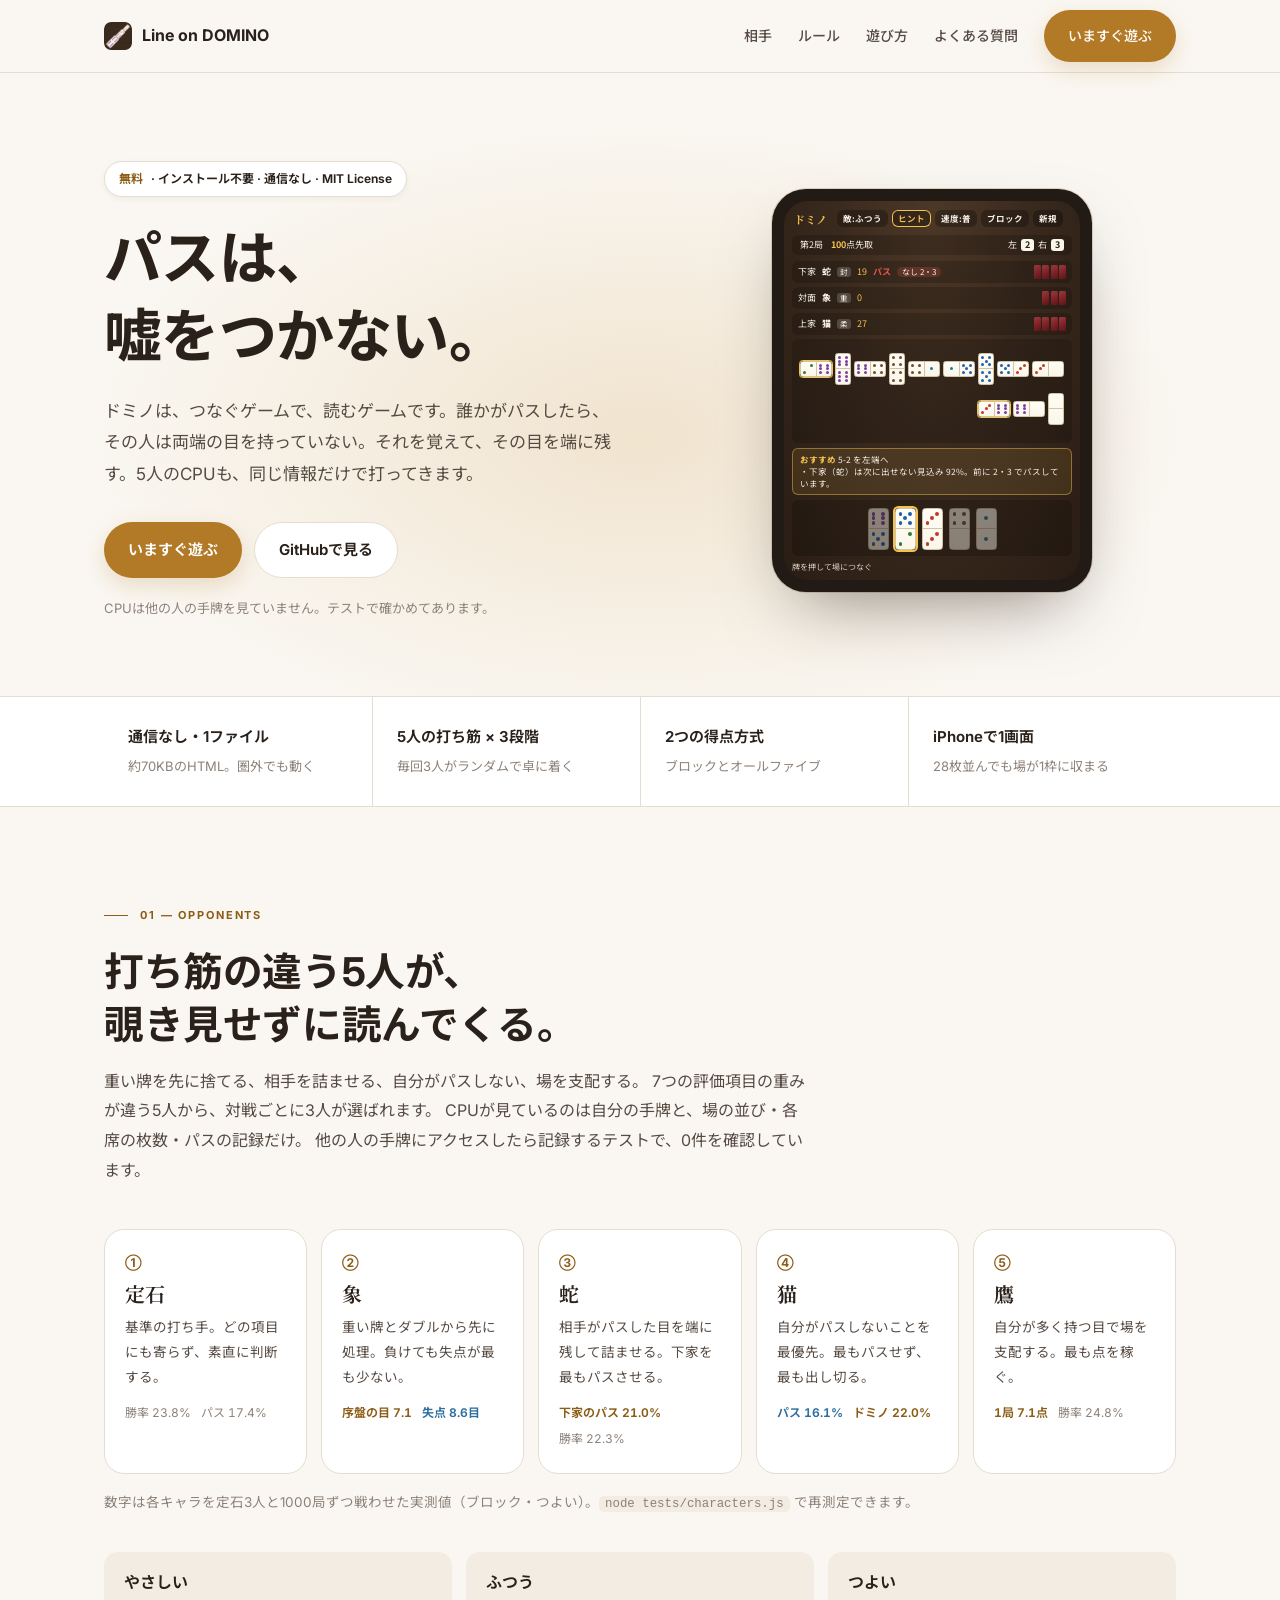
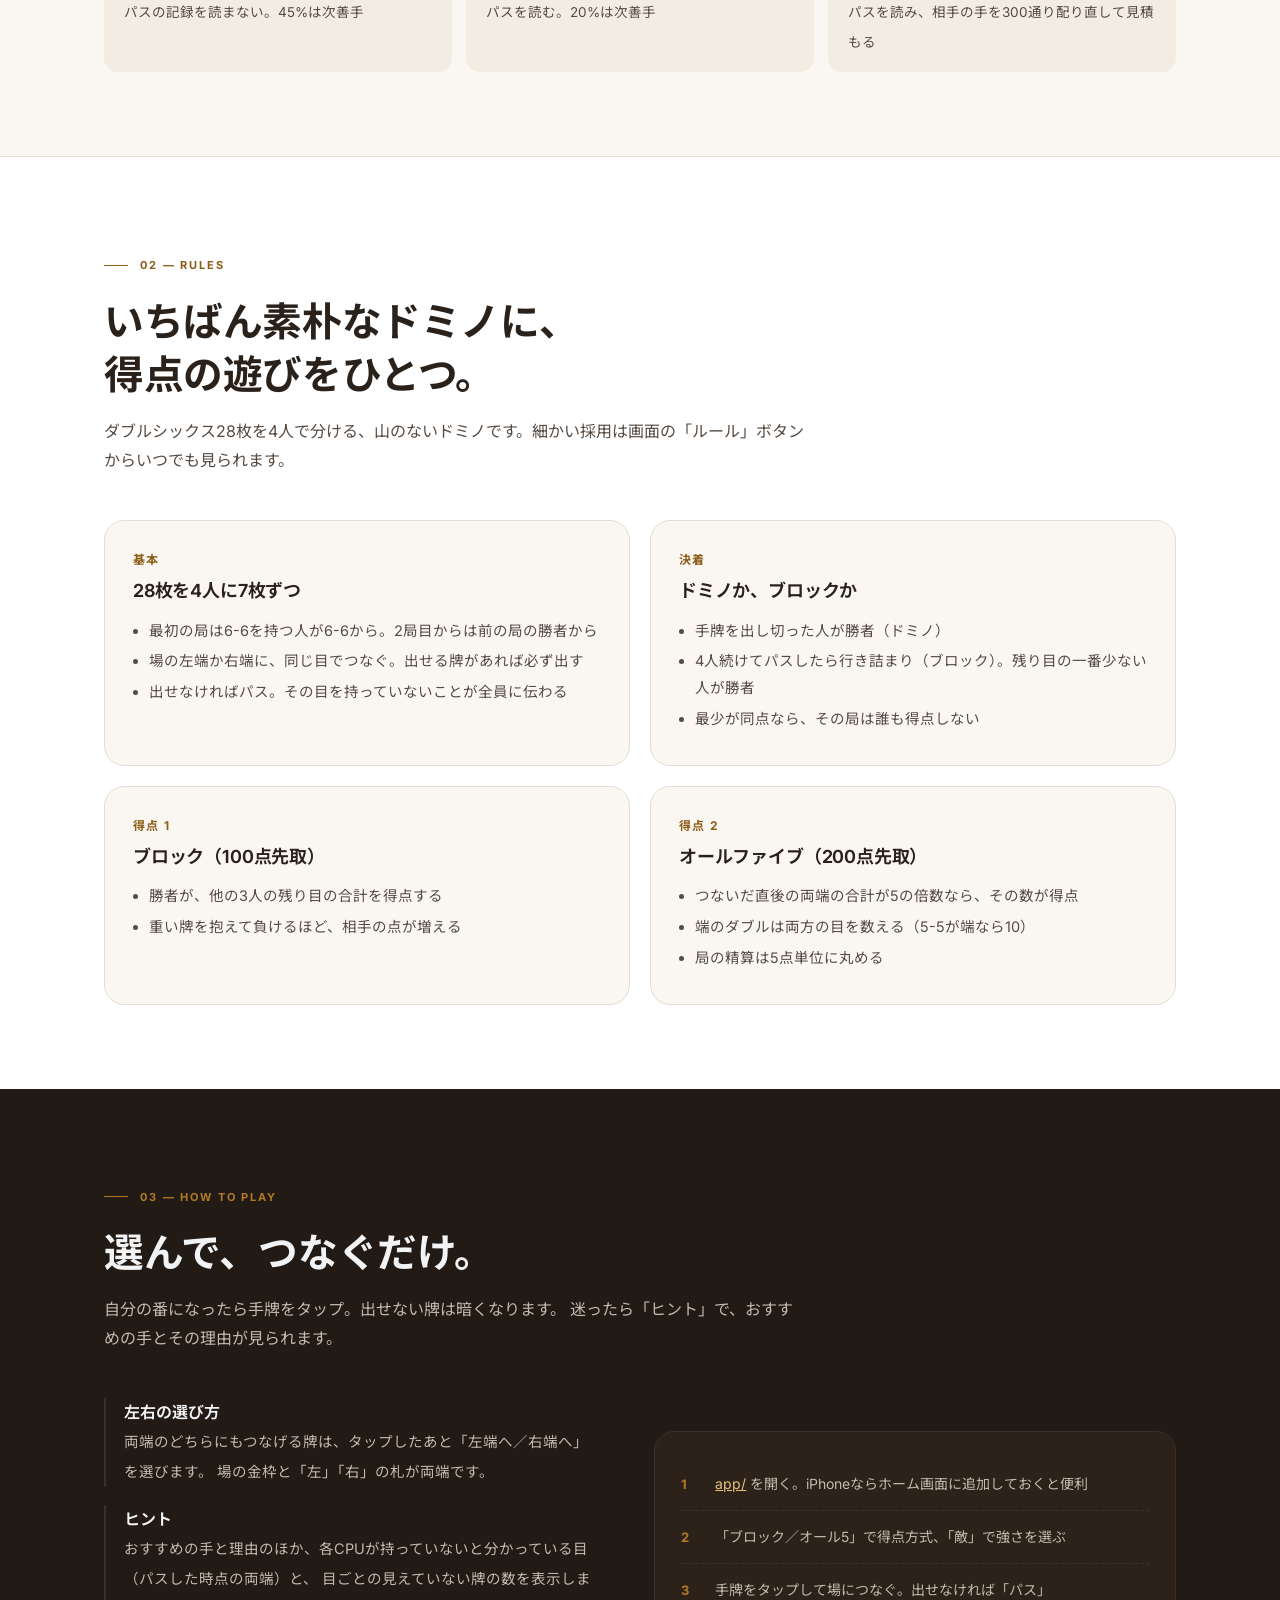
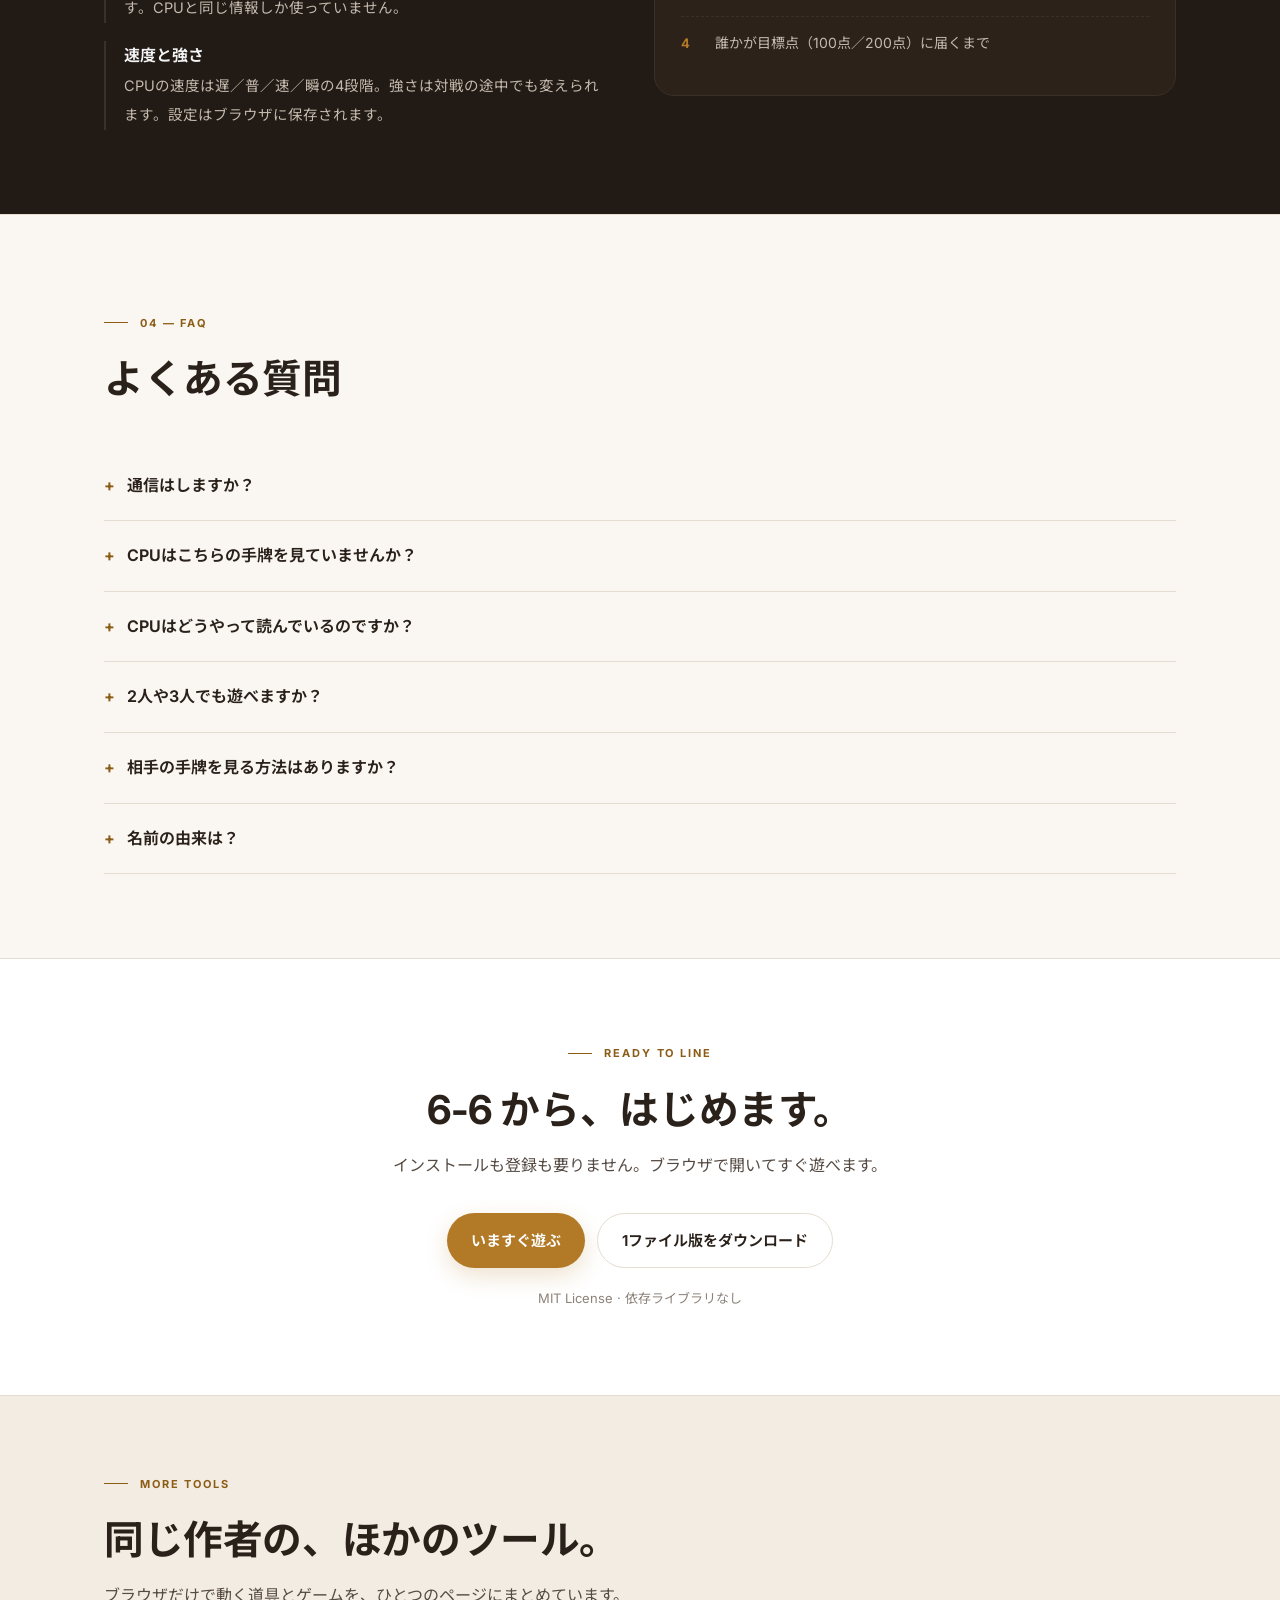
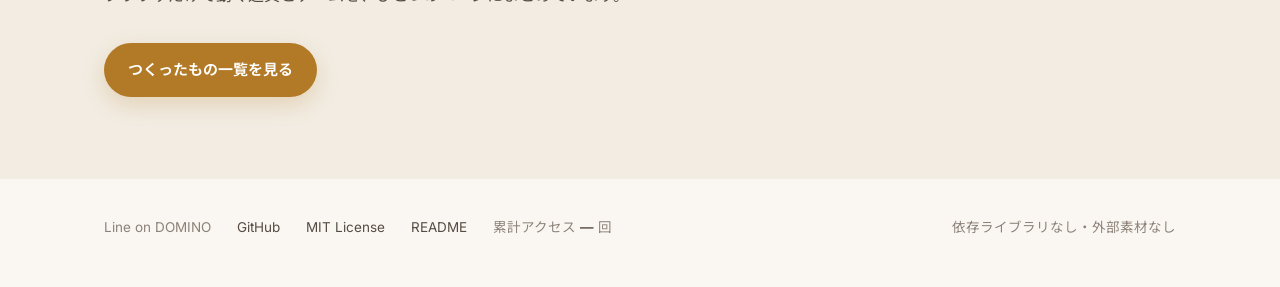
==== index.html @ 222f405c "4人ドミノ Line on DOMINO を追加 - ダブルシックス28枚・4人・ブロック／オールファイブの2方式 - 打ち筋の違うCPU5人（定石・象・蛇・猫・鷹）と3段階の強さ   見えていない牌" ====
<!doctype html>
<html lang="ja">
<head>
<meta charset="utf-8">
<meta name="viewport" content="width=device-width,initial-scale=1">
<title>Line on DOMINO｜ブラウザだけで遊べる4人ドミノ</title>
<meta name="description" content="インストール不要・通信なし・1ファイルで動く4人ドミノ。打ち筋の違う5人のCPUと3段階の強さ。パスから相手の手を読む、ブロックとオールファイブの2方式。iPhoneの1画面に収まる盤面。">
<link rel="canonical" href="https://pikaring.github.io/line-on-domino/">
<meta property="og:title" content="Line on DOMINO">
<meta property="og:description" content="パスは、嘘をつかない。登録もダウンロードも要らない4人ドミノ。通信なし・1ファイル・CPUは覗き見しない。">
<meta property="og:type" content="website">
<meta property="og:url" content="https://pikaring.github.io/line-on-domino/">
<meta property="og:image" content="https://pikaring.github.io/line-on-domino/assets/og.png">
<meta property="og:image:width" content="1200">
<meta property="og:image:height" content="630">
<meta name="twitter:card" content="summary_large_image">
<meta name="twitter:title" content="Line on DOMINO">
<meta name="twitter:description" content="パスは、嘘をつかない。登録もダウンロードも要らない4人ドミノ。通信なし・1ファイル・CPUは覗き見しない。">
<meta name="twitter:image" content="https://pikaring.github.io/line-on-domino/assets/og.png">
<link rel="icon" href="assets/favicon.ico">
<link rel="preconnect" href="https://fonts.googleapis.com">
<link rel="preconnect" href="https://fonts.gstatic.com" crossorigin>
<link href="https://fonts.googleapis.com/css2?family=Inter:wght@400;500;600;650;700;750&family=Noto+Sans+JP:wght@400;500;600;700&family=Noto+Serif+JP:wght@700&display=swap" rel="stylesheet">
<link rel="stylesheet" href="assets/site.css">
<!-- Google tag (gtag.js) -->
<script async src="https://www.googletagmanager.com/gtag/js?id=G-3FCFQY4W85"></script>
<script>
  window.dataLayer = window.dataLayer || [];
  function gtag(){dataLayer.push(arguments);}
  gtag('js', new Date());
  gtag('config', 'G-3FCFQY4W85');
</script>
<script type="application/ld+json">
{
  "@context": "https://schema.org",
  "@type": "WebApplication",
  "name": "Line on DOMINO",
  "url": "https://pikaring.github.io/line-on-domino/",
  "description": "インストール不要・通信なし・1ファイルで動く4人ドミノ。打ち筋の違う5人のCPUと3段階の強さ。パスから相手の手を読む、ブロックとオールファイブの2方式。iPhoneの1画面に収まる盤面。",
  "applicationCategory": "GameApplication",
  "operatingSystem": "すべて（ウェブブラウザ）",
  "inLanguage": "ja",
  "isAccessibleForFree": true,
  "offers": {
    "@type": "Offer",
    "price": "0",
    "priceCurrency": "JPY"
  },
  "license": "https://opensource.org/licenses/MIT",
  "author": {
    "@type": "Person",
    "name": "pikaring",
    "url": "https://pikaring.github.io/"
  },
  "browserRequirements": "JavaScript が 動く ブラウザ",
  "screenshot": "https://pikaring.github.io/line-on-domino/assets/og.png"
}
</script>
</head>
<body>

<header class="header">
  <div class="wrap header-inner">
    <a class="brand" href="#top"><img src="assets/icon.png" alt=""> Line on DOMINO</a>
    <nav class="nav">
      <a href="#cpu">相手</a>
      <a href="#rules">ルール</a>
      <a href="#how">遊び方</a>
      <a href="#faq">よくある質問</a>
      <a class="btn btn-main" href="app/">いますぐ遊ぶ</a>
    </nav>
  </div>
</header>

<main id="top">

  <section class="hero">
    <div class="wrap hero-grid">
      <div>
        <span class="pill"><b>無料</b> · インストール不要 · 通信なし · MIT License</span>
        <h1>パスは、<br>嘘をつかない。</h1>
        <p class="lead">ドミノは、つなぐゲームで、読むゲームです。誰かがパスしたら、その人は両端の目を持っていない。それを覚えて、その目を端に残す。5人のCPUも、同じ情報だけで打ってきます。</p>
        <div class="hero-actions">
          <a class="btn btn-main" href="app/">いますぐ遊ぶ</a>
          <a class="btn btn-sub" href="https://github.com/pikaring/line-on-domino">GitHubで見る</a>
        </div>
        <p class="hero-note">CPUは他の人の手牌を見ていません。テストで確かめてあります。</p>
      </div>

      <!-- 実物の盤面（app/css/style.css）の配色・段構成に合わせたモック -->
      <div class="phone" aria-hidden="true">
        <div class="board">
          <div class="tb"><span class="tt">ドミノ</span><span>敵:ふつう</span><span class="on">ヒント</span><span>速度:普</span><span>ブロック</span><span>新規</span></div>
          <div class="ib"><span>第2局</span><span><b>100</b>点先取</span><span class="en">左<i>2</i>右<i>3</i></span></div>
          <div class="seat"><span>下家</span><b>蛇</b><span class="tg">封</span><span class="pt">19</span><span class="ps">パス</span><span class="vd">なし 2・3</span><span class="bk"><i></i><i></i><i></i><i></i></span></div>
          <div class="seat"><span>対面</span><b>象</b><span class="tg">重</span><span class="pt">0</span><span class="bk"><i></i><i></i><i></i></span></div>
          <div class="seat"><span>上家</span><b>猫</b><span class="tg">柔</span><span class="pt">27</span><span class="bk"><i></i><i></i><i></i><i></i></span></div>
          <div class="line">
<span class="d h end" style="--u:16px;left:8px;top:22px"><i class="n2"><em></em><em></em><b></b><em></em><em></em><em></em><b></b><em></em><em></em></i><i class="n6"><b></b><em></em><b></b><b></b><em></em><b></b><b></b><em></em><b></b></i></span>
<span class="d v" style="--u:16px;left:43px;top:14px"><i class="n6"><b></b><em></em><b></b><b></b><em></em><b></b><b></b><em></em><b></b></i><i class="n6"><b></b><em></em><b></b><b></b><em></em><b></b><b></b><em></em><b></b></i></span>
<span class="d h" style="--u:16px;left:62px;top:22px"><i class="n6"><b></b><em></em><b></b><b></b><em></em><b></b><b></b><em></em><b></b></i><i class="n4"><b></b><em></em><b></b><em></em><em></em><em></em><b></b><em></em><b></b></i></span>
<span class="d v" style="--u:16px;left:97px;top:14px"><i class="n4"><b></b><em></em><b></b><em></em><em></em><em></em><b></b><em></em><b></b></i><i class="n4"><b></b><em></em><b></b><em></em><em></em><em></em><b></b><em></em><b></b></i></span>
<span class="d h" style="--u:16px;left:116px;top:22px"><i class="n4"><b></b><em></em><b></b><em></em><em></em><em></em><b></b><em></em><b></b></i><i class="n1"><em></em><em></em><em></em><em></em><b></b><em></em><em></em><em></em><em></em></i></span>
<span class="d h" style="--u:16px;left:151px;top:22px"><i class="n1"><em></em><em></em><em></em><em></em><b></b><em></em><em></em><em></em><em></em></i><i class="n5"><b></b><em></em><b></b><em></em><b></b><em></em><b></b><em></em><b></b></i></span>
<span class="d v" style="--u:16px;left:186px;top:14px"><i class="n5"><b></b><em></em><b></b><em></em><b></b><em></em><b></b><em></em><b></b></i><i class="n5"><b></b><em></em><b></b><em></em><b></b><em></em><b></b><em></em><b></b></i></span>
<span class="d h" style="--u:16px;left:205px;top:22px"><i class="n5"><b></b><em></em><b></b><em></em><b></b><em></em><b></b><em></em><b></b></i><i class="n3"><em></em><em></em><b></b><em></em><b></b><em></em><b></b><em></em><em></em></i></span>
<span class="d h" style="--u:16px;left:240px;top:22px"><i class="n3"><em></em><em></em><b></b><em></em><b></b><em></em><b></b><em></em><em></em></i><i class="n0"><em></em><em></em><em></em><em></em><em></em><em></em><em></em><em></em><em></em></i></span>
<span class="d v" style="--u:16px;left:256px;top:54px"><i class="n0"><em></em><em></em><em></em><em></em><em></em><em></em><em></em><em></em><em></em></i><i class="n0"><em></em><em></em><em></em><em></em><em></em><em></em><em></em><em></em><em></em></i></span>
<span class="d h" style="--u:16px;left:221px;top:62px"><i class="n6"><b></b><em></em><b></b><b></b><em></em><b></b><b></b><em></em><b></b></i><i class="n0"><em></em><em></em><em></em><em></em><em></em><em></em><em></em><em></em><em></em></i></span>
<span class="d h end" style="--u:16px;left:186px;top:62px"><i class="n3"><em></em><em></em><b></b><em></em><b></b><em></em><b></b><em></em><em></em></i><i class="n6"><b></b><em></em><b></b><b></b><em></em><b></b><b></b><em></em><b></b></i></span>
          </div>
          <div class="coach"><b>おすすめ</b> 5-2 を左端へ<br>・下家（蛇）は次に出せない見込み 92%。前に 2・3 でパスしています。</div>
          <div class="hand"><span class="d v dim"><i class="n6"><b></b><em></em><b></b><b></b><em></em><b></b><b></b><em></em><b></b></i><i class="n5"><b></b><em></em><b></b><em></em><b></b><em></em><b></b><em></em><b></b></i></span><span class="d v rec"><i class="n5"><b></b><em></em><b></b><em></em><b></b><em></em><b></b><em></em><b></b></i><i class="n2"><em></em><em></em><b></b><em></em><em></em><em></em><b></b><em></em><em></em></i></span><span class="d v"><i class="n3"><em></em><em></em><b></b><em></em><b></b><em></em><b></b><em></em><em></em></i><i class="n3"><em></em><em></em><b></b><em></em><b></b><em></em><b></b><em></em><em></em></i></span><span class="d v dim"><i class="n4"><b></b><em></em><b></b><em></em><em></em><em></em><b></b><em></em><b></b></i><i class="n0"><em></em><em></em><em></em><em></em><em></em><em></em><em></em><em></em><em></em></i></span><span class="d v dim"><i class="n1"><em></em><em></em><em></em><em></em><b></b><em></em><em></em><em></em><em></em></i><i class="n1"><em></em><em></em><em></em><em></em><b></b><em></em><em></em><em></em><em></em></i></span></div>
          <div class="acts"><span class="hint">牌を押して場につなぐ</span></div>
        </div>
      </div>
    </div>
  </section>

  <div class="specs">
    <div class="wrap specs-grid">
      <div class="spec"><b>通信なし・1ファイル</b><span>約70KBのHTML。圏外でも動く</span></div>
      <div class="spec"><b>5人の打ち筋 × 3段階</b><span>毎回3人がランダムで卓に着く</span></div>
      <div class="spec"><b>2つの得点方式</b><span>ブロックとオールファイブ</span></div>
      <div class="spec"><b>iPhoneで1画面</b><span>28枚並んでも場が1枠に収まる</span></div>
    </div>
  </div>

  <section id="cpu">
    <div class="wrap">
      <div class="sec-head">
        <p class="eyebrow">01 — OPPONENTS</p>
        <h2>打ち筋の違う5人が、<br>覗き見せずに読んでくる。</h2>
        <p>重い牌を先に捨てる、相手を詰ませる、自分がパスしない、場を支配する。
          7つの評価項目の重みが違う5人から、対戦ごとに3人が選ばれます。
          CPUが見ているのは自分の手牌と、場の並び・各席の枚数・パスの記録だけ。
          他の人の手牌にアクセスしたら記録するテストで、0件を確認しています。</p>
      </div>

      <div class="chars">
        <div class="char"><div class="cn">①</div><h3>定石</h3><p>基準の打ち手。どの項目にも寄らず、素直に判断する。</p><div class="stat"><span>勝率 23.8%</span><span>パス 17.4%</span></div></div>
        <div class="char"><div class="cn">②</div><h3>象</h3><p>重い牌とダブルから先に処理。負けても失点が最も少ない。</p><div class="stat"><span class="hot">序盤の目 7.1</span><span class="cool">失点 8.6目</span></div></div>
        <div class="char"><div class="cn">③</div><h3>蛇</h3><p>相手がパスした目を端に残して詰ませる。下家を最もパスさせる。</p><div class="stat"><span class="hot">下家のパス 21.0%</span><span>勝率 22.3%</span></div></div>
        <div class="char"><div class="cn">④</div><h3>猫</h3><p>自分がパスしないことを最優先。最もパスせず、最も出し切る。</p><div class="stat"><span class="cool">パス 16.1%</span><span class="hot">ドミノ 22.0%</span></div></div>
        <div class="char"><div class="cn">⑤</div><h3>鷹</h3><p>自分が多く持つ目で場を支配する。最も点を稼ぐ。</p><div class="stat"><span class="hot">1局 7.1点</span><span>勝率 24.8%</span></div></div>
      </div>
      <p class="note">数字は各キャラを定石3人と1000局ずつ戦わせた実測値（ブロック・つよい）。<code>node tests/characters.js</code> で再測定できます。</p>

      <div class="levels">
        <div class="lv"><b>やさしい</b><span>パスの記録を読まない。45%は次善手</span></div>
        <div class="lv"><b>ふつう</b><span>パスを読む。20%は次善手</span></div>
        <div class="lv"><b>つよい</b><span>パスを読み、相手の手を300通り配り直して見積もる</span></div>
      </div>
    </div>
  </section>

  <section class="alt" id="rules">
    <div class="wrap">
      <div class="sec-head">
        <p class="eyebrow">02 — RULES</p>
        <h2>いちばん素朴なドミノに、<br>得点の遊びをひとつ。</h2>
        <p>ダブルシックス28枚を4人で分ける、山のないドミノです。細かい採用は画面の「ルール」ボタンからいつでも見られます。</p>
      </div>

      <div class="cards">
        <div class="card">
          <p class="num">基本</p>
          <h3>28枚を4人に7枚ずつ</h3>
          <ul>
            <li>最初の局は6-6を持つ人が6-6から。2局目からは前の局の勝者から</li>
            <li>場の左端か右端に、同じ目でつなぐ。出せる牌があれば必ず出す</li>
            <li>出せなければパス。その目を持っていないことが全員に伝わる</li>
          </ul>
        </div>
        <div class="card">
          <p class="num">決着</p>
          <h3>ドミノか、ブロックか</h3>
          <ul>
            <li>手牌を出し切った人が勝者（ドミノ）</li>
            <li>4人続けてパスしたら行き詰まり（ブロック）。残り目の一番少ない人が勝者</li>
            <li>最少が同点なら、その局は誰も得点しない</li>
          </ul>
        </div>
        <div class="card">
          <p class="num">得点 1</p>
          <h3>ブロック（100点先取）</h3>
          <ul>
            <li>勝者が、他の3人の残り目の合計を得点する</li>
            <li>重い牌を抱えて負けるほど、相手の点が増える</li>
          </ul>
        </div>
        <div class="card">
          <p class="num">得点 2</p>
          <h3>オールファイブ（200点先取）</h3>
          <ul>
            <li>つないだ直後の両端の合計が5の倍数なら、その数が得点</li>
            <li>端のダブルは両方の目を数える（5-5が端なら10）</li>
            <li>局の精算は5点単位に丸める</li>
          </ul>
        </div>
      </div>
    </div>
  </section>

  <section class="night" id="how">
    <div class="wrap">
      <div class="sec-head">
        <p class="eyebrow">03 — HOW TO PLAY</p>
        <h2>選んで、つなぐだけ。</h2>
        <p>自分の番になったら手牌をタップ。出せない牌は暗くなります。
          迷ったら「ヒント」で、おすすめの手とその理由が見られます。</p>
      </div>

      <div class="night-grid">
        <div class="night-list">
          <div class="night-item">
            <b>左右の選び方</b>
            <span>両端のどちらにもつなげる牌は、タップしたあと「左端へ／右端へ」を選びます。
              場の金枠と「左」「右」の札が両端です。</span>
          </div>
          <div class="night-item">
            <b>ヒント</b>
            <span>おすすめの手と理由のほか、各CPUが持っていないと分かっている目（パスした時点の両端）と、
              目ごとの見えていない牌の数を表示します。CPUと同じ情報しか使っていません。</span>
          </div>
          <div class="night-item">
            <b>速度と強さ</b>
            <span>CPUの速度は遅／普／速／瞬の4段階。強さは対戦の途中でも変えられます。設定はブラウザに保存されます。</span>
          </div>
        </div>

        <div class="steps-box">
          <div class="flow-step"><em>1</em><span><a href="app/">app/</a> を開く。iPhoneならホーム画面に追加しておくと便利</span></div>
          <div class="flow-step"><em>2</em><span>「ブロック／オール5」で得点方式、「敵」で強さを選ぶ</span></div>
          <div class="flow-step"><em>3</em><span>手牌をタップして場につなぐ。出せなければ「パス」</span></div>
          <div class="flow-step"><em>4</em><span>誰かが目標点（100点／200点）に届くまで</span></div>
        </div>
      </div>
    </div>
  </section>

  <section class="faq" id="faq">
    <div class="wrap">
      <div class="sec-head">
        <p class="eyebrow">04 — FAQ</p>
        <h2>よくある質問</h2>
      </div>

      <details>
        <summary>通信はしますか？</summary>
        <p>しません。読み込むのはHTML・CSS・JSだけで、対戦中に外部と通信する処理はありません。
          <code>standalone.html</code> 1ファイルをダウンロードしておけば、圏外でも遊べます。</p>
      </details>
      <details>
        <summary>CPUはこちらの手牌を見ていませんか？</summary>
        <p>見ていません。CPUが参照するのは自分の手牌と、場の並び・各席の手牌の枚数・パスの記録だけです。
          <code>node tests/audit.js</code> は、CPUの思考中とヒントの計算中に他の人の手牌へアクセスすると
          記録する状態で対戦を回し、それが0件であることを確認します。</p>
      </details>
      <details>
        <summary>CPUはどうやって読んでいるのですか？</summary>
        <p>見えていない牌を、各席の枚数どおりに何百通りも配り直して、「この手を打ったら次の人が出せなくなる確率」や
          「自分がまた出せる確率」を数えています。配り直すときに、パスで分かった「持っていない目」を条件に入れるかどうかが、
          強さの差のひとつです。</p>
      </details>
      <details>
        <summary>2人や3人でも遊べますか？</summary>
        <p>いまは4人（自分とCPU3人）だけです。山がなく28枚をちょうど配り切るので、パスの情報がいちばん生きる形にしています。</p>
      </details>
      <details>
        <summary>相手の手牌を見る方法はありますか？</summary>
        <p>あります。タイトルの「ドミノ」を3秒以内に5回タップすると、相手の手牌が表向きになります。
          変わるのは画面だけで、CPUの打ち方には影響しません。答え合わせにどうぞ。</p>
      </details>
      <details>
        <summary>名前の由来は？</summary>
        <p>場にのびる牌の列（line）から。アイコンも、6-6から右上へつながっていく列です。</p>
      </details>
    </div>
  </section>

  <section class="cta">
    <div class="wrap">
      <p class="eyebrow" style="justify-content:center">READY TO LINE</p>
      <h2>6-6 から、はじめます。</h2>
      <p style="margin-top:14px">インストールも登録も要りません。ブラウザで開いてすぐ遊べます。</p>
      <div class="hero-actions">
        <a class="btn btn-main" href="app/">いますぐ遊ぶ</a>
        <a class="btn btn-sub" href="app/standalone.html" download="line-on-domino.html">1ファイル版をダウンロード</a>
      </div>
      <p class="hero-note">MIT License · 依存ライブラリなし</p>
    </div>
  </section>

  <section class="family" id="family">
    <div class="wrap">
      <div class="sec-head">
        <p class="eyebrow">MORE TOOLS</p>
        <h2>同じ作者の、ほかのツール。</h2>
        <p>ブラウザだけで動く道具とゲームを、ひとつのページにまとめています。</p>
      </div>
      <div class="hero-actions">
        <a class="btn btn-main" href="https://pikaring.github.io/">つくったもの一覧を見る</a>
      </div>
    </div>
  </section>

</main>

<footer class="footer">
  <div class="wrap footer-inner">
    <span>Line on DOMINO</span>
    <a href="https://github.com/pikaring/line-on-domino">GitHub</a>
    <a href="https://github.com/pikaring/line-on-domino/blob/main/LICENSE">MIT License</a>
    <a href="https://github.com/pikaring/line-on-domino/blob/main/README.md">README</a>
    <span class="counter">累計アクセス <b id="counter-value">―</b> 回</span>
    <span class="sep">依存ライブラリなし・外部素材なし</span>
  </div>
</footer>


<script>
// アクセスカウンター（庁内Webと同じGAS。page名でサイトごとに別カウント）
(function () {
  var el = document.getElementById('counter-value');
  if (!el) return;
  var page = location.pathname.replace(/index\.html$/, '');
  fetch('https://script.google.com/macros/s/AKfycbxkQLZXNAFXkT7zhIO0TmMDGU3A0TQ234Lf-yhw5J7lvFAjCi3KLNLRd_LKd_xlOxPd/exec?page=' + encodeURIComponent(page))
    .then(function (r) { return r.json(); })
    .then(function (d) { el.textContent = Number(d.count).toLocaleString('ja-JP'); })
    .catch(function () { el.textContent = '―'; });
})();
</script>
</body>
</html>
---- assets/site.css ----
/* Line on DOMINO 紹介ページ
   胡桃の卓と象牙の牌：木の茶、牌の生成り、真鍮の金。
   純白と純黒を使わないことで、落ち着いた見え方にする。
   ヒーローの盤面だけは実物と同じ胡桃色の卓。 */

:root {
  --brass: #b27a26;
  --brass-dark: #8c5d17;
  --ink: #2a211b;
  --body: #564b43;
  --muted: #8d8279;
  --paper: #faf7f2;
  --cream: #f2ece2;
  --line: #e5ddd0;
  --night: #221a14;
  --night-line: #3b3028;
  --white: #fff;
  --table: #3a2a1e;
  --table-dark: #2a1d14;
  --radius: 20px;
  --wrap: 1120px;
}

* { box-sizing: border-box; }
html { scroll-behavior: smooth; scroll-padding-top: 92px; }

body {
  margin: 0;
  background: var(--paper);
  color: var(--body);
  font-family: Inter, "Noto Sans JP", "Yu Gothic", Meiryo, sans-serif;
  font-size: 16px;
  line-height: 1.85;
  -webkit-font-smoothing: antialiased;
}

img { max-width: 100%; display: block; }
a { color: var(--brass-dark); }
code { font-family: "Cascadia Code", Consolas, monospace; font-size: .92em; background: var(--cream); padding: 1px 6px; border-radius: 5px; }

.wrap { max-width: var(--wrap); margin: 0 auto; padding: 0 24px; }

h1, h2, h3 { color: var(--ink); line-height: 1.35; letter-spacing: -.01em; margin: 0; }
h2 { font-size: clamp(28px, 3.1vw, 40px); font-weight: 700; }
h3 { font-size: 18px; font-weight: 650; }
p { margin: 0; }

.eyebrow {
  display: flex; align-items: center; gap: 12px;
  color: var(--brass-dark);
  font-size: 11px; font-weight: 700; letter-spacing: .17em;
  margin: 0 0 20px;
}
.eyebrow:before { content: ""; width: 24px; height: 1px; background: currentColor; }

/* ---- ヘッダー ---- */
.header {
  position: sticky; top: 0; z-index: 50;
  background: #faf7f2d9; backdrop-filter: blur(16px);
  border-bottom: 1px solid var(--line);
}
.header-inner { height: 72px; display: flex; align-items: center; gap: 28px; }
.brand { display: flex; align-items: center; gap: 10px; font-weight: 700; color: var(--ink); text-decoration: none; }
.brand img { width: 28px; height: 28px; border-radius: 7px; }
.nav { margin-left: auto; display: flex; align-items: center; gap: 26px; }
.nav a { color: var(--body); text-decoration: none; font-size: 14px; font-weight: 500; }
.nav a:hover { color: var(--brass-dark); }
.nav .btn-main, .nav .btn-main:hover { color: var(--white); }  /* .nav a より優先させる */

/* ---- ボタン ---- */
.btn {
  display: inline-flex; align-items: center; gap: 8px;
  padding: 13px 24px; border-radius: 999px;
  font-weight: 650; font-size: 15px; text-decoration: none;
  transition: background .2s, transform .2s, box-shadow .2s;
}
.btn-main { background: var(--brass); color: var(--white); box-shadow: 0 8px 22px #b27a2638; }
.btn-main:hover { background: var(--brass-dark); transform: translateY(-1px); box-shadow: 0 12px 28px #b27a2645; }
.btn-sub { background: var(--white); color: var(--ink); border: 1px solid var(--line); }
.btn-sub:hover { border-color: #d3c8b7; transform: translateY(-1px); }

/* ---- ヒーロー ---- */
.hero { position: relative; padding: 88px 0 76px; overflow: hidden; }
.hero:before {
  content: ""; position: absolute; inset: 0; z-index: -1;
  background: radial-gradient(ellipse at 50% 58%, #f1e4cf 0, transparent 62%), var(--paper);
}
.hero-grid { display: grid; grid-template-columns: 1.04fr .96fr; gap: 56px; align-items: center; }
.pill {
  display: inline-flex; align-items: center; gap: 8px;
  background: var(--white); border: 1px solid var(--line); border-radius: 999px;
  padding: 6px 14px; font-size: 12px; font-weight: 650; color: var(--ink);
  box-shadow: 0 2px 6px #2a211b0d;
}
.pill b { color: var(--brass-dark); }
h1 { font-size: clamp(36px, 4.6vw, 58px); font-weight: 750; margin: 22px 0 20px; }
.lead { font-size: 17px; max-width: 30em; }
.hero-actions { display: flex; flex-wrap: wrap; gap: 12px; margin: 32px 0 18px; }
.hero-note { font-size: 13px; color: var(--muted); }

/* ---- 盤面のモック（スマホの画面） ----
   app/css/style.css の配色と牌の描き方（3×3 の格子に目を打つ）をそのまま使う。 */
.phone {
  width: 320px; margin: 0 auto;
  background: var(--night); border-radius: 34px; padding: 12px;
  box-shadow: 0 30px 70px -26px #2a211b88, 0 0 0 1px #dcd2c3;
}
.board {
  background: radial-gradient(ellipse at 50% 0%, #4d3827, var(--table) 45%, var(--table-dark));
  border-radius: 24px; overflow: hidden; color: #f6efe6;
  font-family: "Hiragino Sans", "Noto Sans JP", "Yu Gothic", Meiryo, sans-serif;
  padding: 8px; font-size: 9px; line-height: 1.3;
}
.tb { display: flex; gap: 4px; align-items: center; margin-bottom: 6px; }
.tb span { background: #00000047; border-radius: 6px; padding: 3px 6px; font-weight: 700; font-size: 8.5px; white-space: nowrap; }
.tb .tt { background: none; font-family: "Noto Serif JP", "Yu Mincho", serif; font-size: 11px; padding-left: 2px; color: #f2c14e; }
.tb .on { color: #f2c14e; box-shadow: inset 0 0 0 1px #f2c14e; }
.ib { display: flex; gap: 8px; align-items: center; background: #00000030; border-radius: 6px; padding: 4px 8px; margin-bottom: 6px; font-size: 9px; }
.ib b { color: #f2c14e; }
.ib .en { margin-left: auto; display: flex; gap: 4px; align-items: center; }
.ib .en i { font-style: normal; background: #fbf6ea; color: #26221e; border-radius: 3px; padding: 0 4px; font-weight: 700; }
.seat { display: flex; align-items: center; gap: 6px; background: #00000030; border-radius: 6px; padding: 4px 6px; margin-bottom: 4px; }
.seat b { font-weight: 700; }
.seat .tg { background: #ffffff2e; border-radius: 3px; padding: 0 3px; font-size: 7.5px; }
.seat .pt { color: #f2c14e; }
.seat .ps { color: #e2564a; font-weight: 700; }
.seat .vd { background: #e2564a38; border-radius: 99px; padding: 0 5px; font-size: 8px; }
.seat .bk { margin-left: auto; display: flex; gap: 1.5px; }
.seat .bk i { width: 7px; height: 14px; border-radius: 1.5px; background: linear-gradient(150deg, #9c3a3f, #7a1f24 60%, #5a161a); }
.line { position: relative; height: 104px; background: #0000002e; border-radius: 6px; margin-bottom: 5px; }
.coach { background: #f2c14e1a; border: 1px solid #f2c14e73; border-radius: 6px; padding: 4px 7px; font-size: 8.5px; line-height: 1.45; margin-bottom: 5px; }
.coach b { color: #f2c14e; }
.hand { display: flex; justify-content: center; gap: 6px; background: #00000030; border-radius: 6px; padding: 8px 0 6px; }
.acts { display: flex; gap: 5px; align-items: center; margin-top: 6px; }
.ab { background: #f2c14e; color: #221a14; border-radius: 7px; padding: 5px 10px; font-weight: 700; font-size: 9.5px; }
.ab.sub { background: #ffffff2b; color: #f6efe6; }
.acts .hint { font-size: 8px; opacity: .85; white-space: nowrap; }

.d {
  --u: 12px;
  position: relative; display: inline-flex; flex: none;
  background: linear-gradient(#fffdf6, #fbf6ea); border: 1px solid #cfc3a8; border-bottom-width: 1.5px;
  border-radius: calc(var(--u) * .16);
}
.line .d { position: absolute; }
.d.h { width: calc(var(--u) * 2); height: var(--u); }
.d.v { width: var(--u); height: calc(var(--u) * 2); flex-direction: column; }
.d > i { flex: 1; display: grid; grid-template-columns: repeat(3, 1fr); grid-template-rows: repeat(3, 1fr); padding: calc(var(--u) * .12); font-style: normal; }
.d > i + i { border-left: 1px solid #cfc3a8; }
.d.v > i + i { border-left: 0; border-top: 1px solid #cfc3a8; }
.d > i > b { width: calc(var(--u) * .19); height: calc(var(--u) * .19); border-radius: 50%; background: currentColor; place-self: center; }
.d .n1 { color: #1c7c8c; } .d .n2 { color: #2f7d32; } .d .n3 { color: #c0392b; }
.d .n4 { color: #6d4c2f; } .d .n5 { color: #1f5fae; } .d .n6 { color: #7b3fa0; }
.d.end { outline: 1.5px solid #f2c14e; }
.d.rec { box-shadow: 0 0 0 2px #f2c14e; }
.d.dim { opacity: .45; }
.hand .d { --u: 21px; }

/* ---- 仕様の帯 ---- */
.specs { border-top: 1px solid var(--line); border-bottom: 1px solid var(--line); background: var(--white); }
.specs-grid { display: grid; grid-template-columns: repeat(4, 1fr); }
.spec { padding: 26px 24px; border-left: 1px solid var(--line); }
.spec:first-child { border-left: 0; }
.spec b { display: block; color: var(--ink); font-size: 15px; font-weight: 650; }
.spec span { font-size: 13px; color: var(--muted); }

section { padding: 84px 0; }
.sec-head { max-width: 44em; margin-bottom: 44px; }
.sec-head p { margin-top: 14px; }

/* ---- 対戦相手 ---- */
.chars { display: grid; grid-template-columns: repeat(5, 1fr); gap: 14px; }
.char { background: var(--white); border: 1px solid var(--line); border-radius: var(--radius); padding: 22px 20px; transition: box-shadow .2s, transform .2s; }
.char:hover { box-shadow: 0 18px 44px -20px #2a211b2e; transform: translateY(-2px); }
.char .cn { font-size: 12px; font-weight: 700; color: var(--brass-dark); letter-spacing: .1em; }
.char h3 { margin: 6px 0 8px; font-family: "Noto Serif JP", "Yu Mincho", serif; font-size: 20px; }
.char p { font-size: 13.5px; min-height: 4.2em; }
.stat { display: flex; flex-wrap: wrap; gap: 4px 10px; margin-top: 12px; font-size: 12px; color: var(--muted); font-variant-numeric: tabular-nums; }
.stat .hot { color: var(--brass-dark); font-weight: 650; }
.stat .cool { color: #2f6f9f; font-weight: 650; }
.note { font-size: 13.5px; color: var(--muted); margin-top: 16px; }
.levels { display: grid; grid-template-columns: repeat(3, 1fr); gap: 14px; margin-top: 36px; }
.lv { background: var(--cream); border-radius: 14px; padding: 16px 20px; }
.lv b { display: block; color: var(--ink); font-weight: 650; }
.lv span { font-size: 13.5px; color: var(--body); }

/* ---- カード ---- */
.alt { background: var(--white); border-top: 1px solid var(--line); }
.cards { display: grid; grid-template-columns: repeat(2, 1fr); gap: 20px; }
.card {
  background: var(--paper); border: 1px solid var(--line); border-radius: var(--radius);
  padding: 28px; transition: box-shadow .2s, transform .2s;
}
.card:hover { box-shadow: 0 18px 44px -20px #2a211b2e; transform: translateY(-2px); }
.card .num { font-size: 12px; font-weight: 700; color: var(--brass-dark); letter-spacing: .1em; }
.card h3 { margin: 8px 0 10px; }
.card ul { margin: 14px 0 0; padding-left: 1.1em; font-size: 14.5px; }
.card li { margin-bottom: 4px; }

/* ---- 暗いセクション ---- */
.night { background: var(--night); color: #c4b9ae; }
.night h2, .night h3 { color: #f2f3f5; }
.night .eyebrow { color: var(--brass); }
.night a { color: #e8c07a; }
.night-grid { display: grid; grid-template-columns: 1fr 1.05fr; gap: 52px; align-items: center; }
.night-list { display: grid; gap: 18px; }
.night-item { border-left: 2px solid var(--night-line); padding-left: 18px; }
.night-item b { display: block; color: #f2f3f5; font-weight: 650; }
.night-item span { font-size: 14.5px; }
.steps-box { background: #2c221a; border: 1px solid var(--night-line); border-radius: var(--radius); padding: 26px; }
.flow-step { display: flex; gap: 14px; padding: 13px 0; border-bottom: 1px dashed var(--night-line); align-items: baseline; }
.flow-step:last-child { border-bottom: 0; }
.flow-step em { font-style: normal; color: var(--brass); font-weight: 700; font-size: 13px; min-width: 1.6em; }
.flow-step span { font-size: 14px; }

/* ---- FAQ ---- */
.faq { border-top: 1px solid var(--line); }
details { border-bottom: 1px solid var(--line); padding: 20px 0; }
summary { cursor: pointer; font-weight: 650; color: var(--ink); list-style: none; display: flex; align-items: center; gap: 12px; }
summary::-webkit-details-marker { display: none; }
summary:before { content: "+"; color: var(--brass-dark); font-weight: 700; }
details[open] summary:before { content: "−"; }
details p { margin-top: 12px; font-size: 15px; padding-left: 24px; }

.cta { text-align: center; background: var(--white); border-top: 1px solid var(--line); }
.cta .hero-actions { justify-content: center; }
.footer { padding: 36px 0 48px; font-size: 13.5px; color: var(--muted); }
.footer-inner { display: flex; flex-wrap: wrap; gap: 14px 26px; align-items: center; }
.footer a { color: var(--body); text-decoration: none; }
.footer a:hover { color: var(--brass-dark); }
.footer .sep { margin-left: auto; }
.footer .counter b { font-weight: 600; color: var(--body); font-variant-numeric: tabular-nums; }

@media (max-width: 900px) {
  .hero-grid, .night-grid { grid-template-columns: 1fr; gap: 40px; }
  .cards, .levels { grid-template-columns: 1fr; }
  .chars { grid-template-columns: 1fr 1fr; }
  .specs-grid { grid-template-columns: 1fr 1fr; }
  .spec:nth-child(3) { border-left: 0; }
  .spec { border-top: 1px solid var(--line); }
  .spec:first-child, .spec:nth-child(2) { border-top: 0; }
  .nav a:not(.btn) { display: none; }
  section { padding: 64px 0; }
}
@media (max-width: 560px) {
  .specs-grid, .chars { grid-template-columns: 1fr; }
  .spec { border-left: 0; }
  .hero { padding: 56px 0 48px; }
  .phone { width: 100%; max-width: 320px; }
}

/* ---- シリーズの相互リンク（4サイト共通の作り） ---- */
.family { background: var(--cream); border-top: 1px solid var(--line); padding: 64px 0; }
.family .sec-head { margin-bottom: 28px; }
.family-grid { display: grid; grid-template-columns: repeat(5, 1fr); gap: 14px; }
.fam { display: flex; flex-direction: column; gap: 4px; background: var(--white); border: 1px solid var(--line); border-radius: var(--radius); padding: 20px 18px; text-decoration: none; color: var(--body); transition: box-shadow .2s, transform .2s; }
.fam:hover { box-shadow: 0 18px 44px -20px #0000002e; transform: translateY(-2px); }
.fam img { width: 44px; height: 44px; border-radius: 11px; margin-bottom: 8px; }
.fam b { color: var(--ink); font-size: 16px; }
.fam span { font-size: 13.5px; line-height: 1.6; }
.fam em { font-style: normal; font-size: 11px; font-weight: 700; color: var(--muted); letter-spacing: .08em; margin-top: 8px; }
.fam.current { background: var(--paper); border-style: dashed; }
@media (max-width: 900px) { .family-grid { grid-template-columns: 1fr 1fr; } }
@media (max-width: 560px) { .family-grid { grid-template-columns: 1fr; } }

@media (prefers-reduced-motion: reduce) {
  html { scroll-behavior: auto; }
  * { transition: none !important; }
  .btn:hover, .card:hover, .char:hover { transform: none; }
}
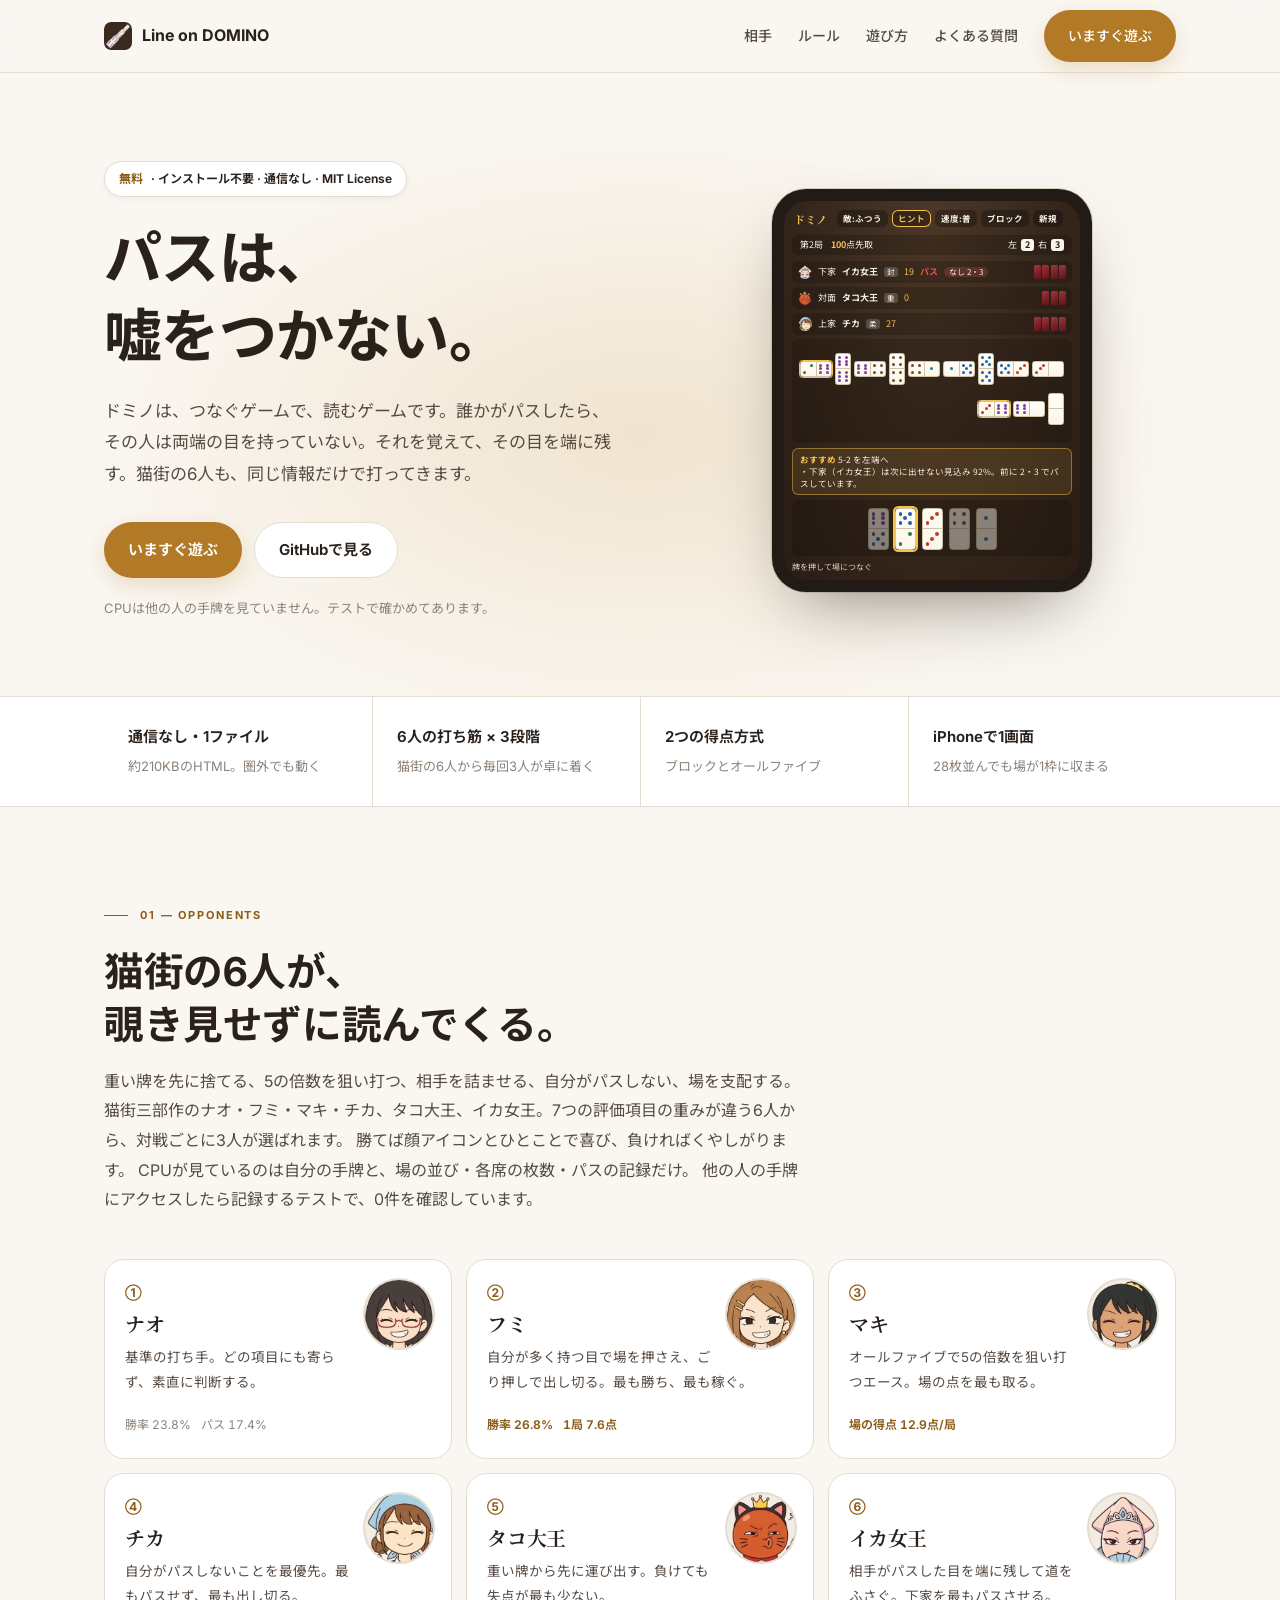
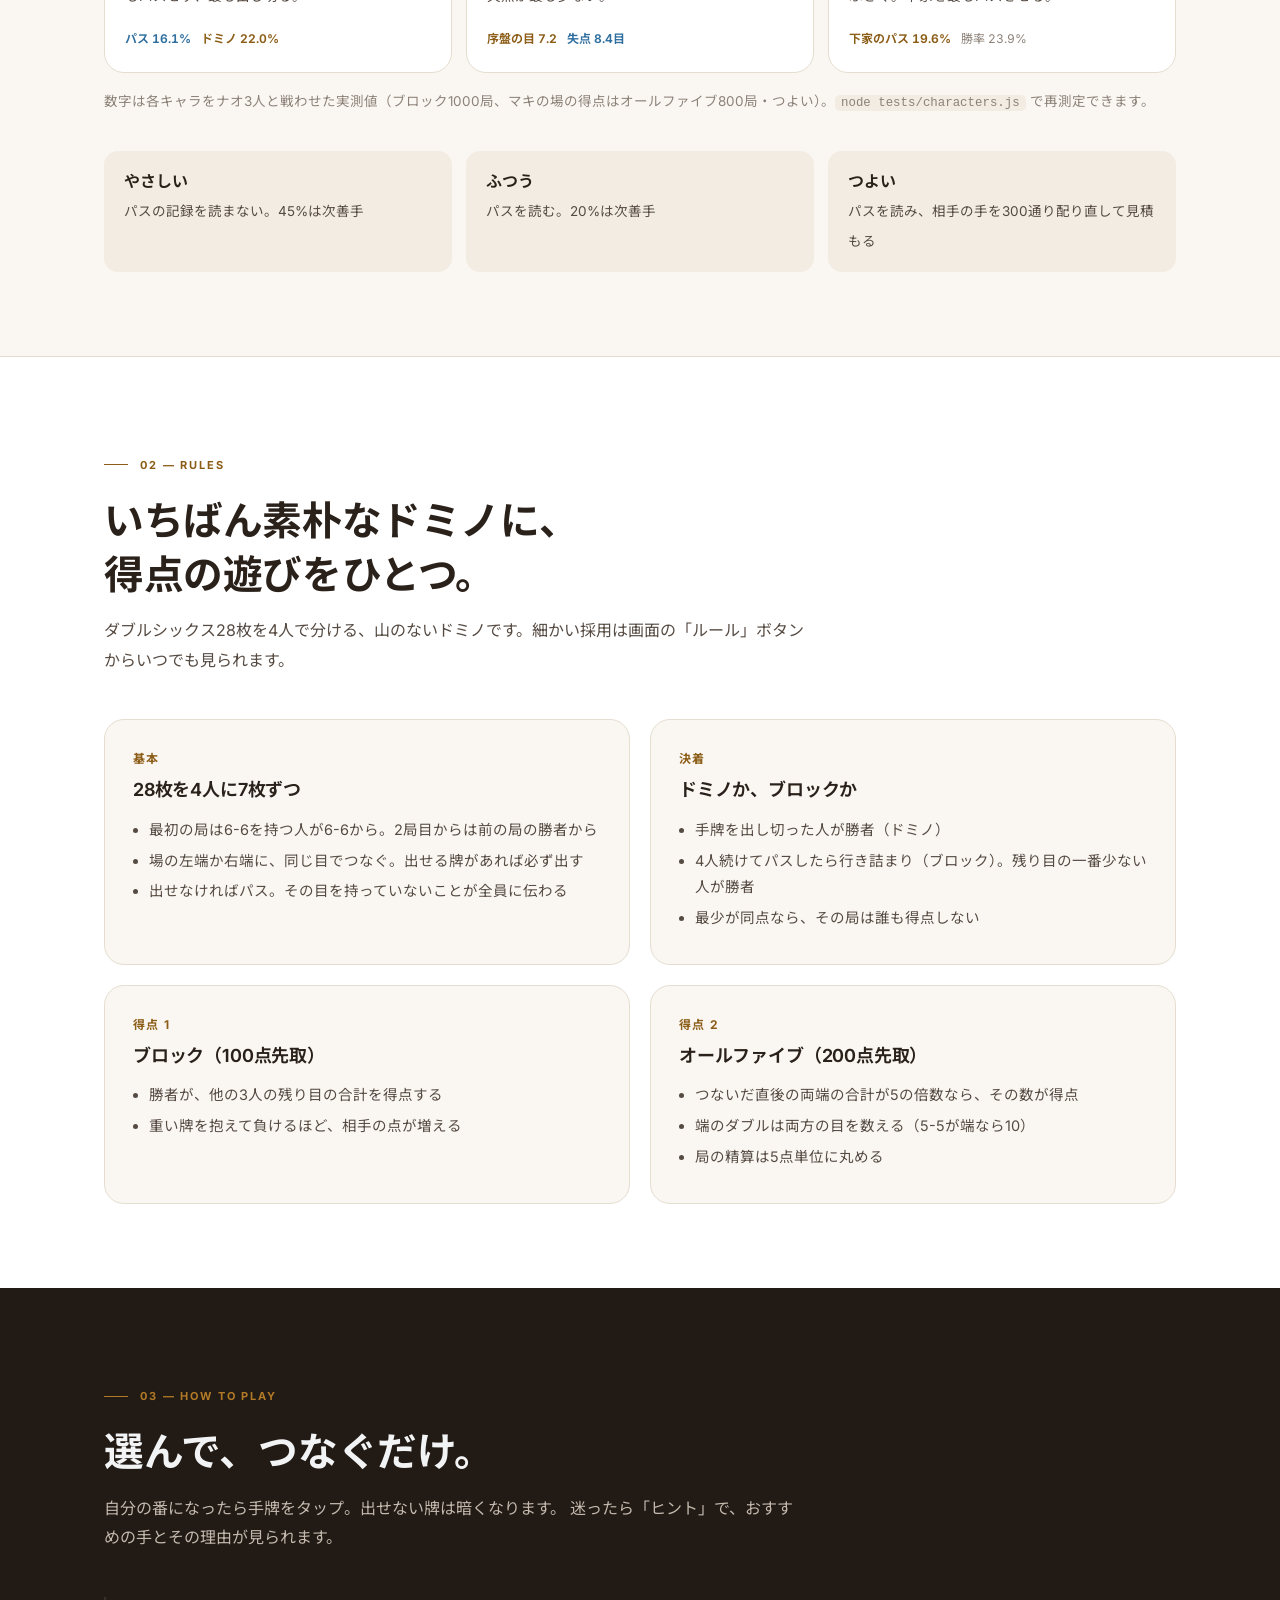
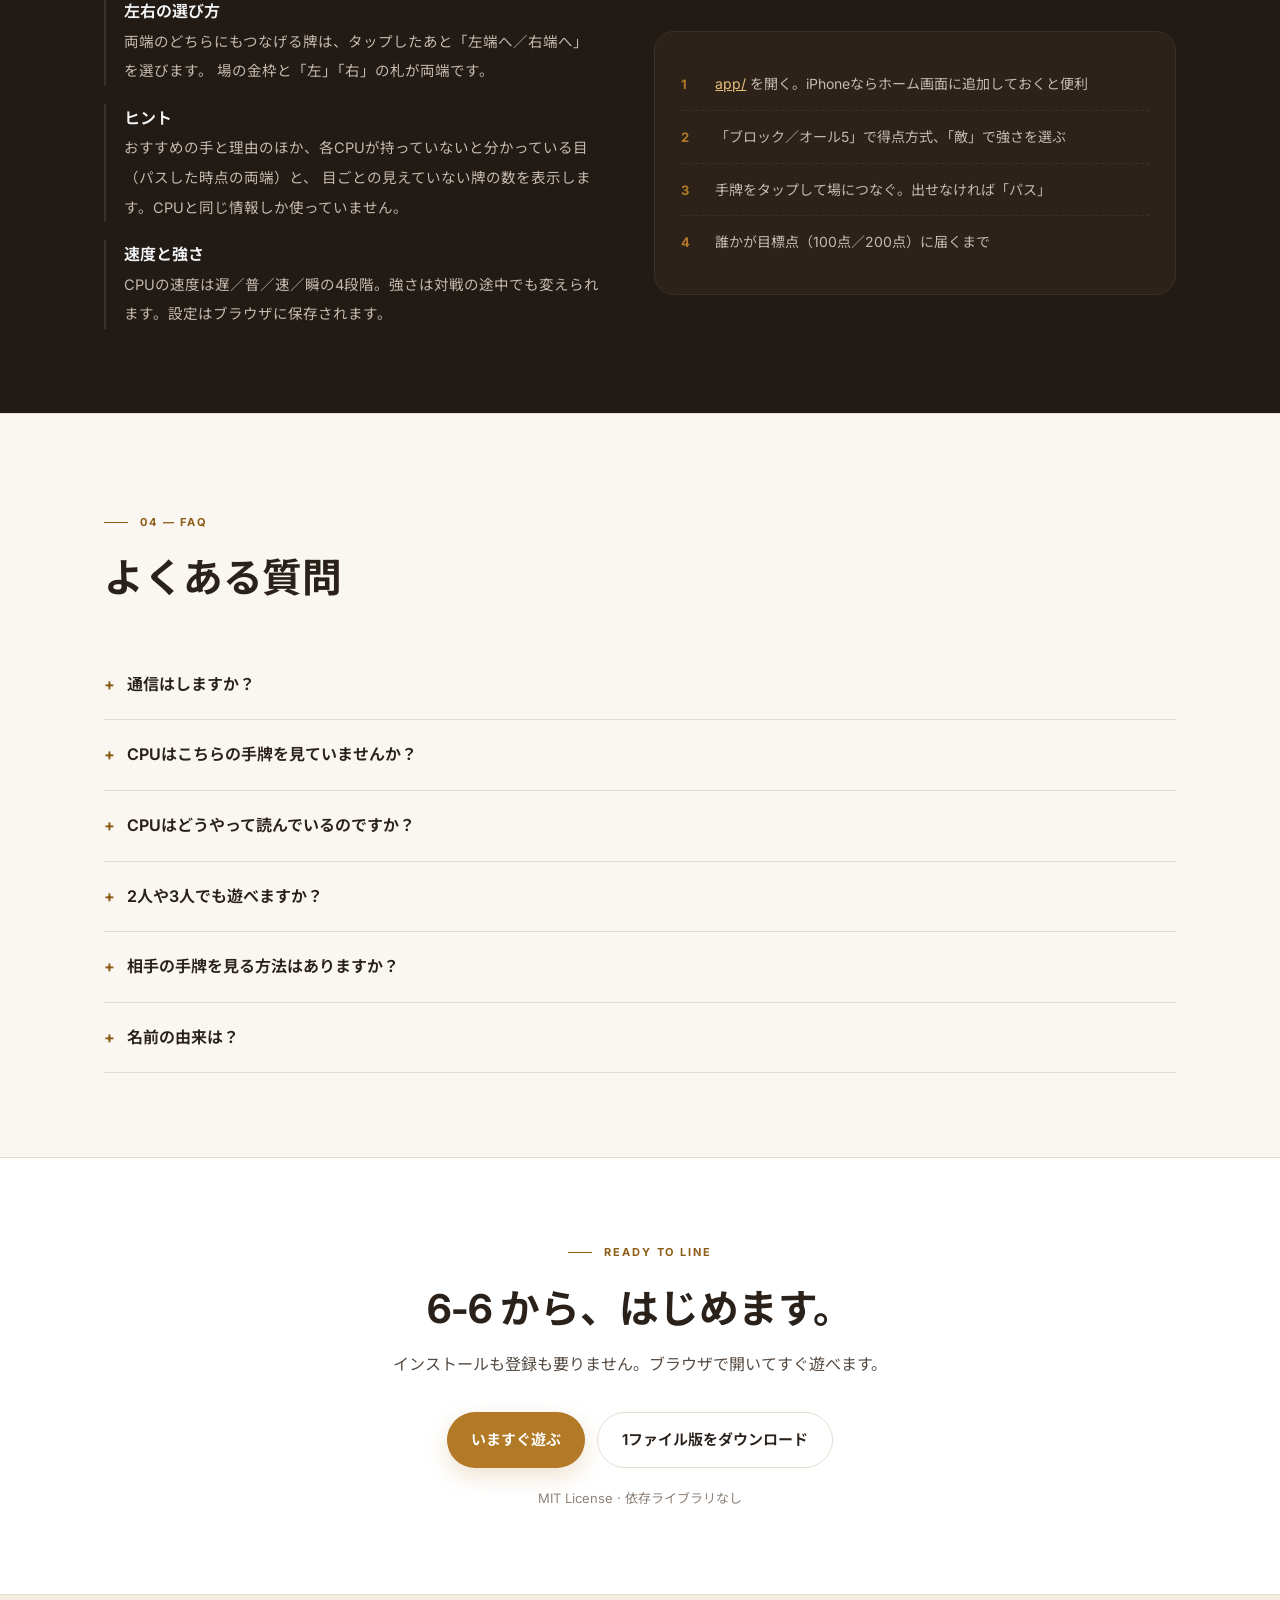
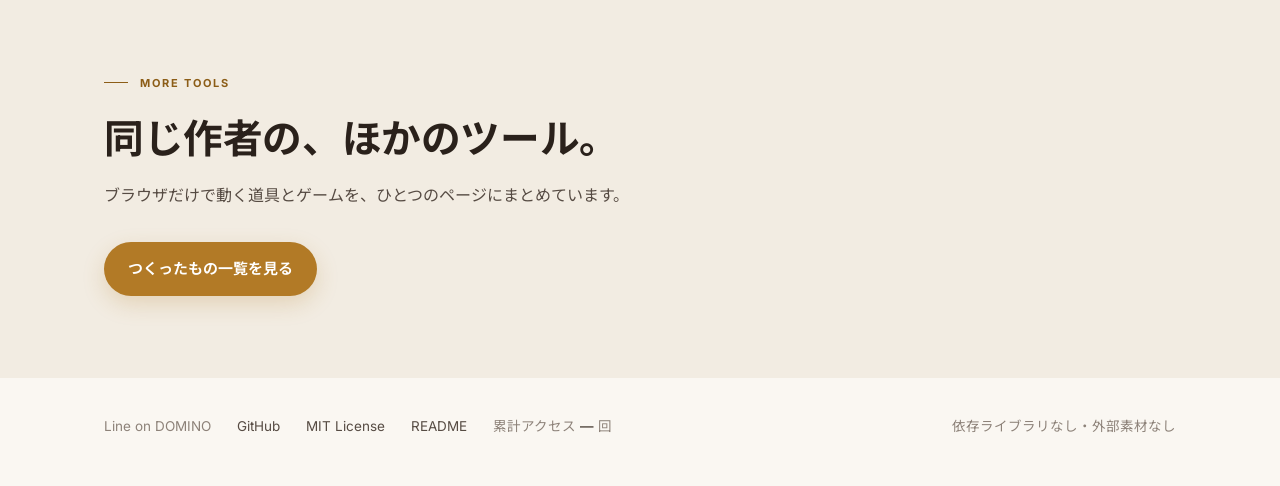
==== commit bbcf3531: "対戦相手を猫街三部作の6人にし、勝ったときの顔とひとことを追加 - ナオ・フミ・マキ・チカ・タコ大王・イカ女王（対戦ごとに3人） - 席に顔アイコン。局の勝者・優勝者の顔とひとこと、あなたが勝つとCP" ====
--- a/index.html
+++ b/index.html
@@ -4,7 +4,7 @@
 <meta charset="utf-8">
 <meta name="viewport" content="width=device-width,initial-scale=1">
 <title>Line on DOMINO｜ブラウザだけで遊べる4人ドミノ</title>
-<meta name="description" content="インストール不要・通信なし・1ファイルで動く4人ドミノ。打ち筋の違う5人のCPUと3段階の強さ。パスから相手の手を読む、ブロックとオールファイブの2方式。iPhoneの1画面に収まる盤面。">
+<meta name="description" content="インストール不要・通信なし・1ファイルで動く4人ドミノ。猫街三部作の6人から選ばれる、打ち筋の違うCPUと3段階の強さ。パスから相手の手を読む、ブロックとオールファイブの2方式。iPhoneの1画面に収まる盤面。">
 <link rel="canonical" href="https://pikaring.github.io/line-on-domino/">
 <meta property="og:title" content="Line on DOMINO">
 <meta property="og:description" content="パスは、嘘をつかない。登録もダウンロードも要らない4人ドミノ。通信なし・1ファイル・CPUは覗き見しない。">
@@ -36,7 +36,7 @@
   "@type": "WebApplication",
   "name": "Line on DOMINO",
   "url": "https://pikaring.github.io/line-on-domino/",
-  "description": "インストール不要・通信なし・1ファイルで動く4人ドミノ。打ち筋の違う5人のCPUと3段階の強さ。パスから相手の手を読む、ブロックとオールファイブの2方式。iPhoneの1画面に収まる盤面。",
+  "description": "インストール不要・通信なし・1ファイルで動く4人ドミノ。猫街三部作の6人から選ばれる、打ち筋の違うCPUと3段階の強さ。パスから相手の手を読む、ブロックとオールファイブの2方式。iPhoneの1画面に収まる盤面。",
   "applicationCategory": "GameApplication",
   "operatingSystem": "すべて（ウェブブラウザ）",
   "inLanguage": "ja",
@@ -79,7 +79,7 @@
       <div>
         <span class="pill"><b>無料</b> · インストール不要 · 通信なし · MIT License</span>
         <h1>パスは、<br>嘘をつかない。</h1>
-        <p class="lead">ドミノは、つなぐゲームで、読むゲームです。誰かがパスしたら、その人は両端の目を持っていない。それを覚えて、その目を端に残す。5人のCPUも、同じ情報だけで打ってきます。</p>
+        <p class="lead">ドミノは、つなぐゲームで、読むゲームです。誰かがパスしたら、その人は両端の目を持っていない。それを覚えて、その目を端に残す。猫街の6人も、同じ情報だけで打ってきます。</p>
         <div class="hero-actions">
           <a class="btn btn-main" href="app/">いますぐ遊ぶ</a>
           <a class="btn btn-sub" href="https://github.com/pikaring/line-on-domino">GitHubで見る</a>
@@ -92,9 +92,9 @@
         <div class="board">
           <div class="tb"><span class="tt">ドミノ</span><span>敵:ふつう</span><span class="on">ヒント</span><span>速度:普</span><span>ブロック</span><span>新規</span></div>
           <div class="ib"><span>第2局</span><span><b>100</b>点先取</span><span class="en">左<i>2</i>右<i>3</i></span></div>
-          <div class="seat"><span>下家</span><b>蛇</b><span class="tg">封</span><span class="pt">19</span><span class="ps">パス</span><span class="vd">なし 2・3</span><span class="bk"><i></i><i></i><i></i><i></i></span></div>
-          <div class="seat"><span>対面</span><b>象</b><span class="tg">重</span><span class="pt">0</span><span class="bk"><i></i><i></i><i></i></span></div>
-          <div class="seat"><span>上家</span><b>猫</b><span class="tg">柔</span><span class="pt">27</span><span class="bk"><i></i><i></i><i></i><i></i></span></div>
+          <div class="seat"><img class="fc" src="assets/faces/queen.webp" alt=""><span>下家</span><b>イカ女王</b><span class="tg">封</span><span class="pt">19</span><span class="ps">パス</span><span class="vd">なし 2・3</span><span class="bk"><i></i><i></i><i></i><i></i></span></div>
+          <div class="seat"><img class="fc" src="assets/faces/daiou.webp" alt=""><span>対面</span><b>タコ大王</b><span class="tg">重</span><span class="pt">0</span><span class="bk"><i></i><i></i><i></i></span></div>
+          <div class="seat"><img class="fc" src="assets/faces/chika.webp" alt=""><span>上家</span><b>チカ</b><span class="tg">柔</span><span class="pt">27</span><span class="bk"><i></i><i></i><i></i><i></i></span></div>
           <div class="line">
 <span class="d h end" style="--u:16px;left:8px;top:22px"><i class="n2"><em></em><em></em><b></b><em></em><em></em><em></em><b></b><em></em><em></em></i><i class="n6"><b></b><em></em><b></b><b></b><em></em><b></b><b></b><em></em><b></b></i></span>
 <span class="d v" style="--u:16px;left:43px;top:14px"><i class="n6"><b></b><em></em><b></b><b></b><em></em><b></b><b></b><em></em><b></b></i><i class="n6"><b></b><em></em><b></b><b></b><em></em><b></b><b></b><em></em><b></b></i></span>
@@ -109,7 +109,7 @@
 <span class="d h" style="--u:16px;left:221px;top:62px"><i class="n6"><b></b><em></em><b></b><b></b><em></em><b></b><b></b><em></em><b></b></i><i class="n0"><em></em><em></em><em></em><em></em><em></em><em></em><em></em><em></em><em></em></i></span>
 <span class="d h end" style="--u:16px;left:186px;top:62px"><i class="n3"><em></em><em></em><b></b><em></em><b></b><em></em><b></b><em></em><em></em></i><i class="n6"><b></b><em></em><b></b><b></b><em></em><b></b><b></b><em></em><b></b></i></span>
           </div>
-          <div class="coach"><b>おすすめ</b> 5-2 を左端へ<br>・下家（蛇）は次に出せない見込み 92%。前に 2・3 でパスしています。</div>
+          <div class="coach"><b>おすすめ</b> 5-2 を左端へ<br>・下家（イカ女王）は次に出せない見込み 92%。前に 2・3 でパスしています。</div>
           <div class="hand"><span class="d v dim"><i class="n6"><b></b><em></em><b></b><b></b><em></em><b></b><b></b><em></em><b></b></i><i class="n5"><b></b><em></em><b></b><em></em><b></b><em></em><b></b><em></em><b></b></i></span><span class="d v rec"><i class="n5"><b></b><em></em><b></b><em></em><b></b><em></em><b></b><em></em><b></b></i><i class="n2"><em></em><em></em><b></b><em></em><em></em><em></em><b></b><em></em><em></em></i></span><span class="d v"><i class="n3"><em></em><em></em><b></b><em></em><b></b><em></em><b></b><em></em><em></em></i><i class="n3"><em></em><em></em><b></b><em></em><b></b><em></em><b></b><em></em><em></em></i></span><span class="d v dim"><i class="n4"><b></b><em></em><b></b><em></em><em></em><em></em><b></b><em></em><b></b></i><i class="n0"><em></em><em></em><em></em><em></em><em></em><em></em><em></em><em></em><em></em></i></span><span class="d v dim"><i class="n1"><em></em><em></em><em></em><em></em><b></b><em></em><em></em><em></em><em></em></i><i class="n1"><em></em><em></em><em></em><em></em><b></b><em></em><em></em><em></em><em></em></i></span></div>
           <div class="acts"><span class="hint">牌を押して場につなぐ</span></div>
         </div>
@@ -119,8 +119,8 @@
 
   <div class="specs">
     <div class="wrap specs-grid">
-      <div class="spec"><b>通信なし・1ファイル</b><span>約70KBのHTML。圏外でも動く</span></div>
-      <div class="spec"><b>5人の打ち筋 × 3段階</b><span>毎回3人がランダムで卓に着く</span></div>
+      <div class="spec"><b>通信なし・1ファイル</b><span>約210KBのHTML。圏外でも動く</span></div>
+      <div class="spec"><b>6人の打ち筋 × 3段階</b><span>猫街の6人から毎回3人が卓に着く</span></div>
       <div class="spec"><b>2つの得点方式</b><span>ブロックとオールファイブ</span></div>
       <div class="spec"><b>iPhoneで1画面</b><span>28枚並んでも場が1枠に収まる</span></div>
     </div>
@@ -130,21 +130,23 @@
     <div class="wrap">
       <div class="sec-head">
         <p class="eyebrow">01 — OPPONENTS</p>
-        <h2>打ち筋の違う5人が、<br>覗き見せずに読んでくる。</h2>
-        <p>重い牌を先に捨てる、相手を詰ませる、自分がパスしない、場を支配する。
-          7つの評価項目の重みが違う5人から、対戦ごとに3人が選ばれます。
+        <h2>猫街の6人が、<br>覗き見せずに読んでくる。</h2>
+        <p>重い牌を先に捨てる、5の倍数を狙い打つ、相手を詰ませる、自分がパスしない、場を支配する。
+          猫街三部作のナオ・フミ・マキ・チカ、タコ大王、イカ女王。7つの評価項目の重みが違う6人から、対戦ごとに3人が選ばれます。
+          勝てば顔アイコンとひとことで喜び、負ければくやしがります。
           CPUが見ているのは自分の手牌と、場の並び・各席の枚数・パスの記録だけ。
           他の人の手牌にアクセスしたら記録するテストで、0件を確認しています。</p>
       </div>
 
       <div class="chars">
-        <div class="char"><div class="cn">①</div><h3>定石</h3><p>基準の打ち手。どの項目にも寄らず、素直に判断する。</p><div class="stat"><span>勝率 23.8%</span><span>パス 17.4%</span></div></div>
-        <div class="char"><div class="cn">②</div><h3>象</h3><p>重い牌とダブルから先に処理。負けても失点が最も少ない。</p><div class="stat"><span class="hot">序盤の目 7.1</span><span class="cool">失点 8.6目</span></div></div>
-        <div class="char"><div class="cn">③</div><h3>蛇</h3><p>相手がパスした目を端に残して詰ませる。下家を最もパスさせる。</p><div class="stat"><span class="hot">下家のパス 21.0%</span><span>勝率 22.3%</span></div></div>
-        <div class="char"><div class="cn">④</div><h3>猫</h3><p>自分がパスしないことを最優先。最もパスせず、最も出し切る。</p><div class="stat"><span class="cool">パス 16.1%</span><span class="hot">ドミノ 22.0%</span></div></div>
-        <div class="char"><div class="cn">⑤</div><h3>鷹</h3><p>自分が多く持つ目で場を支配する。最も点を稼ぐ。</p><div class="stat"><span class="hot">1局 7.1点</span><span>勝率 24.8%</span></div></div>
-      </div>
-      <p class="note">数字は各キャラを定石3人と1000局ずつ戦わせた実測値（ブロック・つよい）。<code>node tests/characters.js</code> で再測定できます。</p>
+        <div class="char"><img class="face" src="assets/faces/nao.webp" alt=""><div class="cn">①</div><h3>ナオ</h3><p>基準の打ち手。どの項目にも寄らず、素直に判断する。</p><div class="stat"><span>勝率 23.8%</span><span>パス 17.4%</span></div></div>
+        <div class="char"><img class="face" src="assets/faces/fumi.webp" alt=""><div class="cn">②</div><h3>フミ</h3><p>自分が多く持つ目で場を押さえ、ごり押しで出し切る。最も勝ち、最も稼ぐ。</p><div class="stat"><span class="hot">勝率 26.8%</span><span class="hot">1局 7.6点</span></div></div>
+        <div class="char"><img class="face" src="assets/faces/maki.webp" alt=""><div class="cn">③</div><h3>マキ</h3><p>オールファイブで5の倍数を狙い打つエース。場の点を最も取る。</p><div class="stat"><span class="hot">場の得点 12.9点/局</span></div></div>
+        <div class="char"><img class="face" src="assets/faces/chika.webp" alt=""><div class="cn">④</div><h3>チカ</h3><p>自分がパスしないことを最優先。最もパスせず、最も出し切る。</p><div class="stat"><span class="cool">パス 16.1%</span><span class="hot">ドミノ 22.0%</span></div></div>
+        <div class="char"><img class="face" src="assets/faces/daiou.webp" alt=""><div class="cn">⑤</div><h3>タコ大王</h3><p>重い牌から先に運び出す。負けても失点が最も少ない。</p><div class="stat"><span class="hot">序盤の目 7.2</span><span class="cool">失点 8.4目</span></div></div>
+        <div class="char"><img class="face" src="assets/faces/queen.webp" alt=""><div class="cn">⑥</div><h3>イカ女王</h3><p>相手がパスした目を端に残して道をふさぐ。下家を最もパスさせる。</p><div class="stat"><span class="hot">下家のパス 19.6%</span><span>勝率 23.9%</span></div></div>
+      </div>
+      <p class="note">数字は各キャラをナオ3人と戦わせた実測値（ブロック1000局、マキの場の得点はオールファイブ800局・つよい）。<code>node tests/characters.js</code> で再測定できます。</p>
 
       <div class="levels">
         <div class="lv"><b>やさしい</b><span>パスの記録を読まない。45%は次善手</span></div>
--- a/assets/site.css
+++ b/assets/site.css
@@ -169,7 +169,9 @@
 .sec-head p { margin-top: 14px; }
 
 /* ---- 対戦相手 ---- */
-.chars { display: grid; grid-template-columns: repeat(5, 1fr); gap: 14px; }
+.chars { display: grid; grid-template-columns: repeat(3, 1fr); gap: 14px; }
+.char .face { width: 72px; height: 72px; border-radius: 50%; float: right; margin: -4px -4px 4px 8px; background: var(--cream); border: 2px solid var(--line); }
+.seat .fc { width: 14px; height: 14px; border-radius: 50%; }
 .char { background: var(--white); border: 1px solid var(--line); border-radius: var(--radius); padding: 22px 20px; transition: box-shadow .2s, transform .2s; }
 .char:hover { box-shadow: 0 18px 44px -20px #2a211b2e; transform: translateY(-2px); }
 .char .cn { font-size: 12px; font-weight: 700; color: var(--brass-dark); letter-spacing: .1em; }
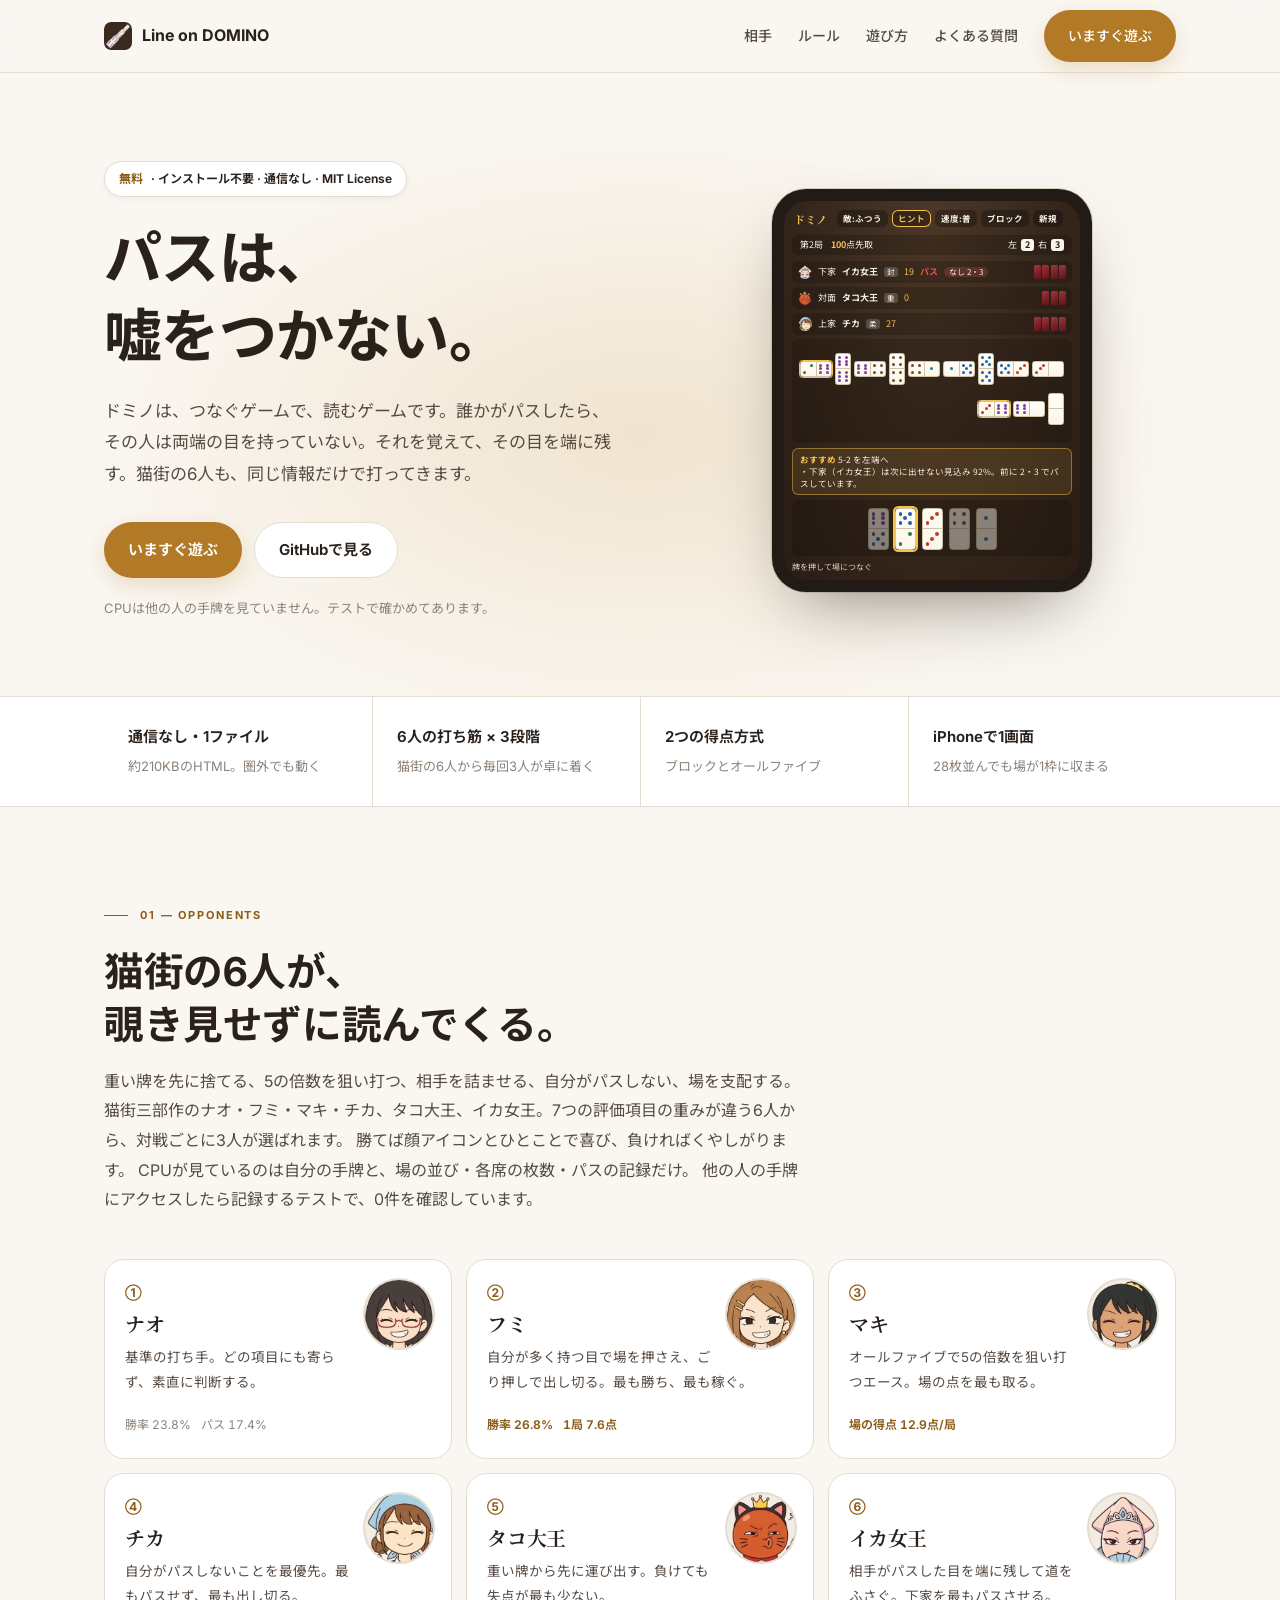
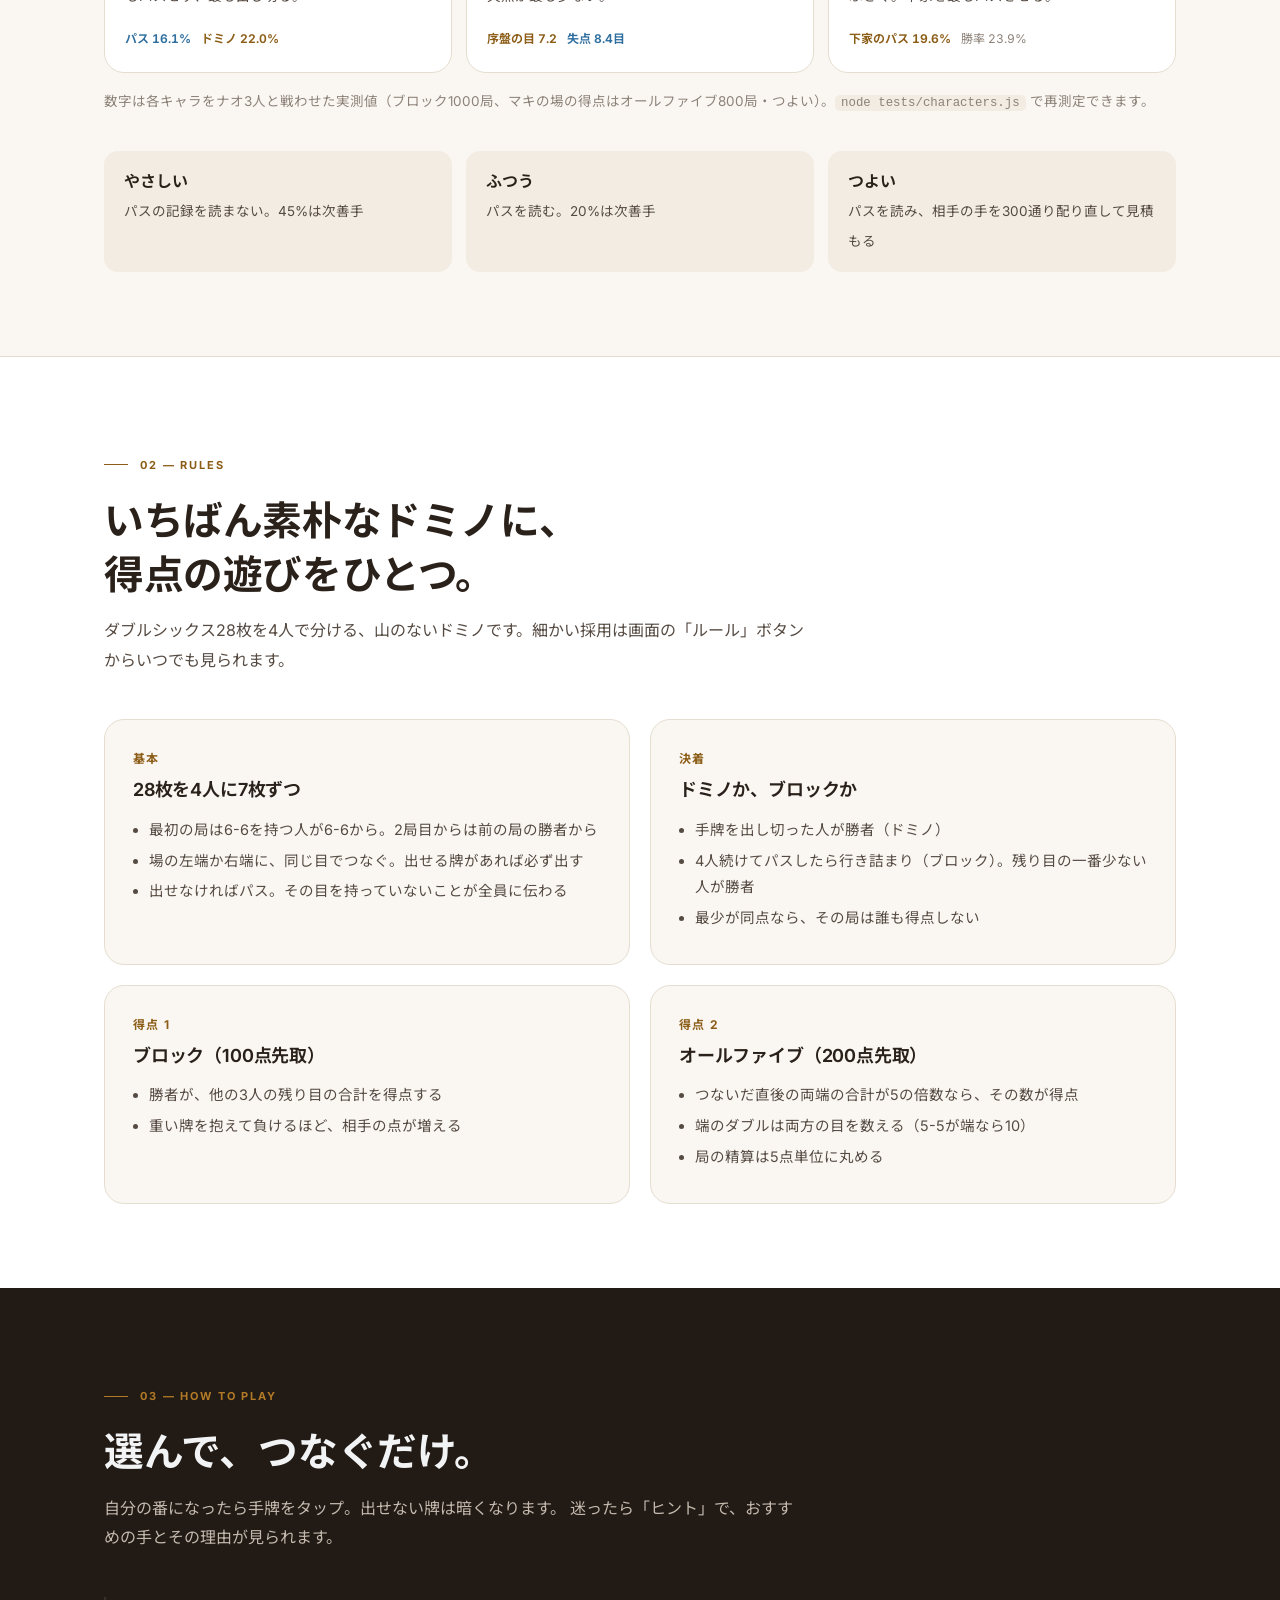
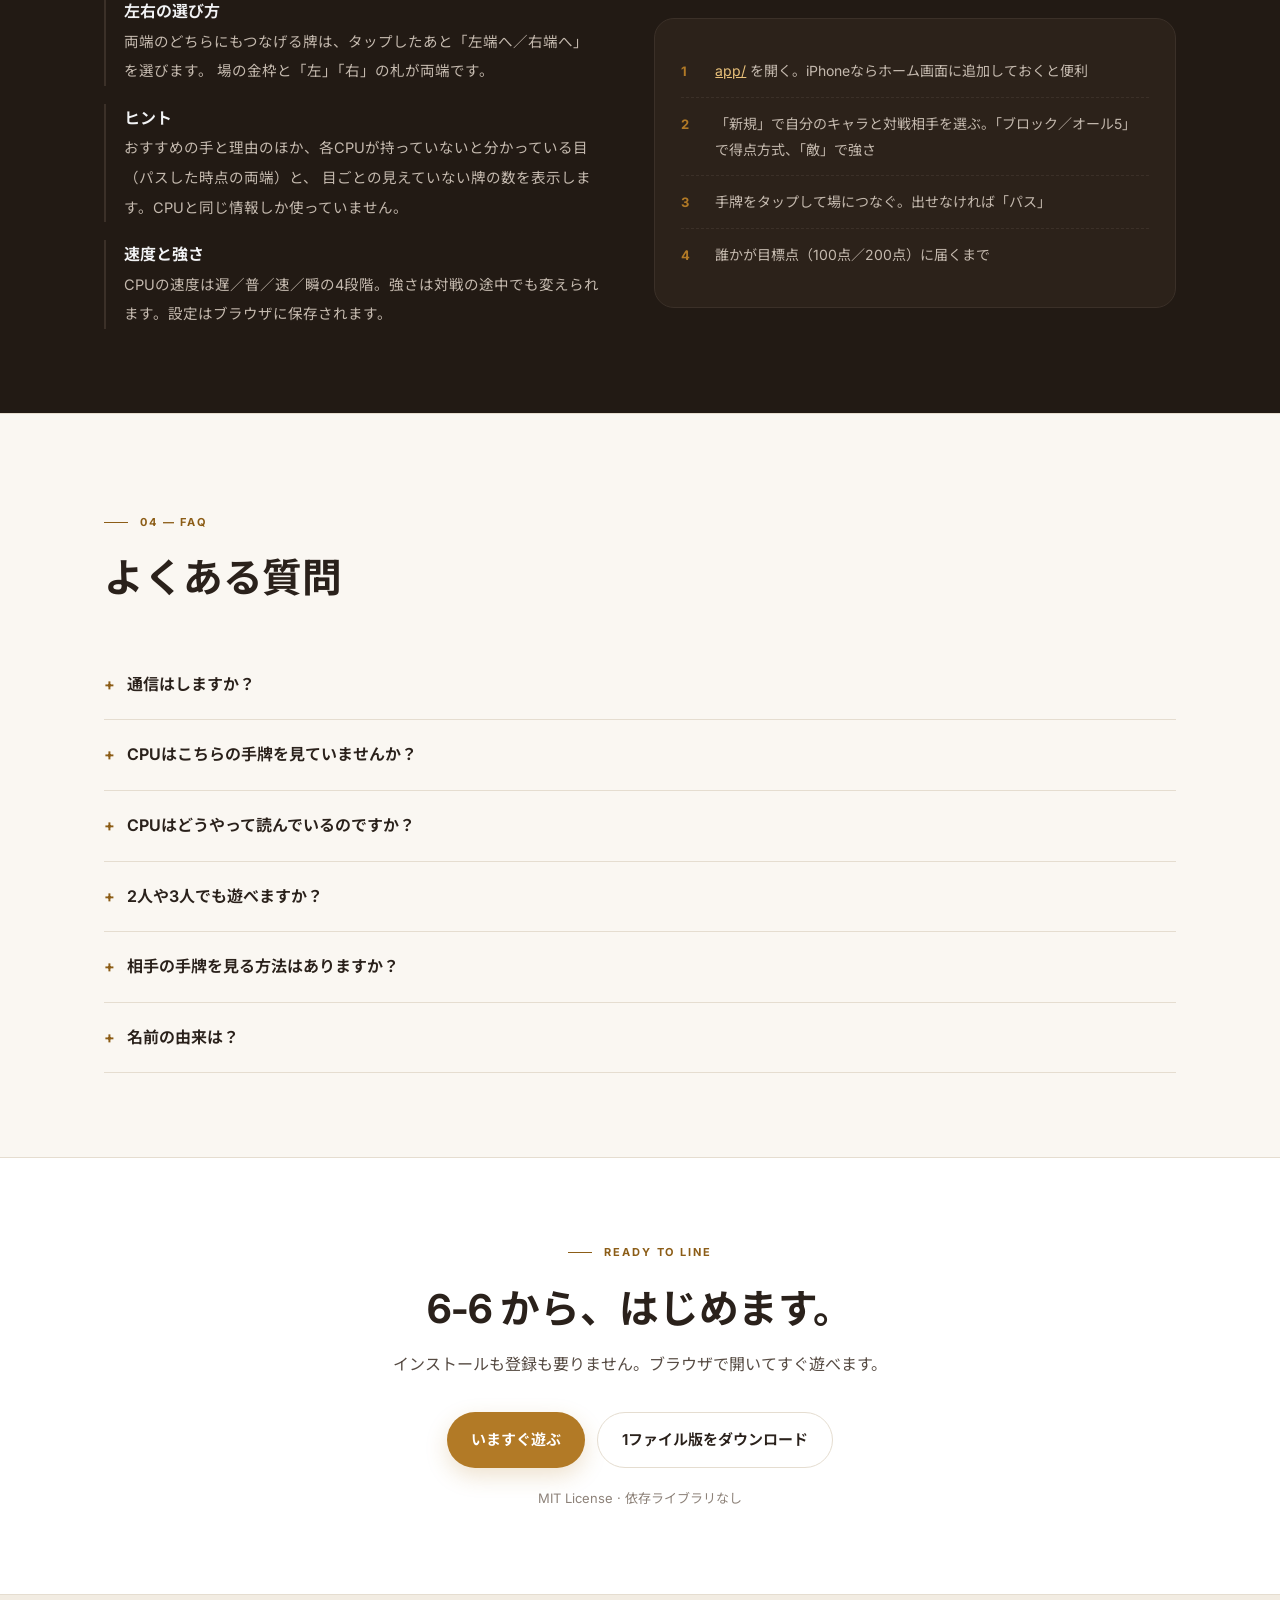
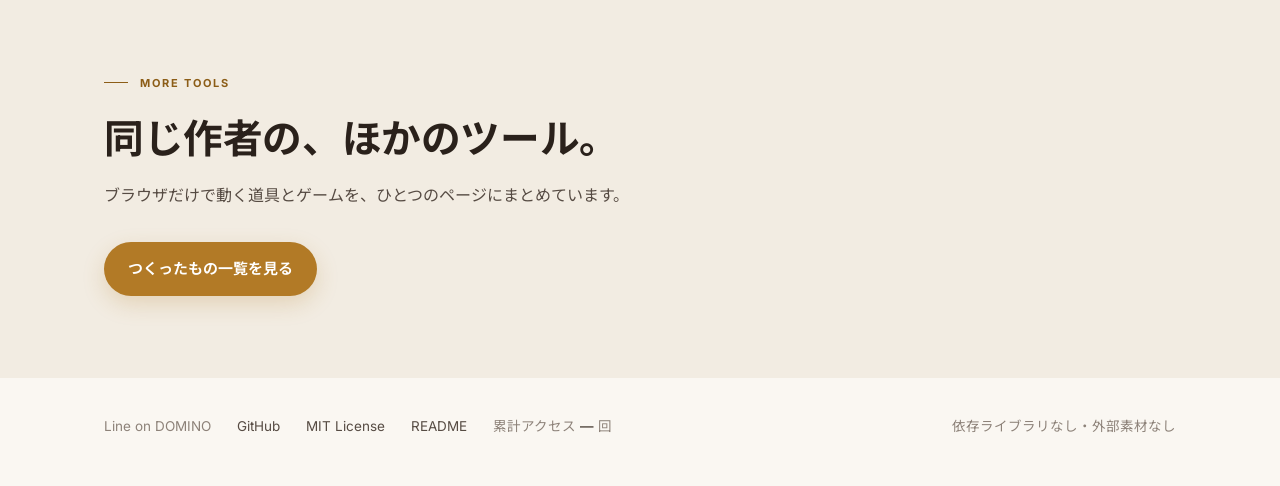
==== commit cb1b7912: "自分のキャラと対戦相手を選べるようにする 「新規」で顔ぶれを選ぶ画面を開く。あなたのキャラ（名なしも可）と、 対戦相手を選んだ順に下家・対面・上家へ。選ばなかった席はおまかせ。 選んだ顔ぶれはブラウザ" ====
--- a/index.html
+++ b/index.html
@@ -233,7 +233,7 @@
 
         <div class="steps-box">
           <div class="flow-step"><em>1</em><span><a href="app/">app/</a> を開く。iPhoneならホーム画面に追加しておくと便利</span></div>
-          <div class="flow-step"><em>2</em><span>「ブロック／オール5」で得点方式、「敵」で強さを選ぶ</span></div>
+          <div class="flow-step"><em>2</em><span>「新規」で自分のキャラと対戦相手を選ぶ。「ブロック／オール5」で得点方式、「敵」で強さ</span></div>
           <div class="flow-step"><em>3</em><span>手牌をタップして場につなぐ。出せなければ「パス」</span></div>
           <div class="flow-step"><em>4</em><span>誰かが目標点（100点／200点）に届くまで</span></div>
         </div>
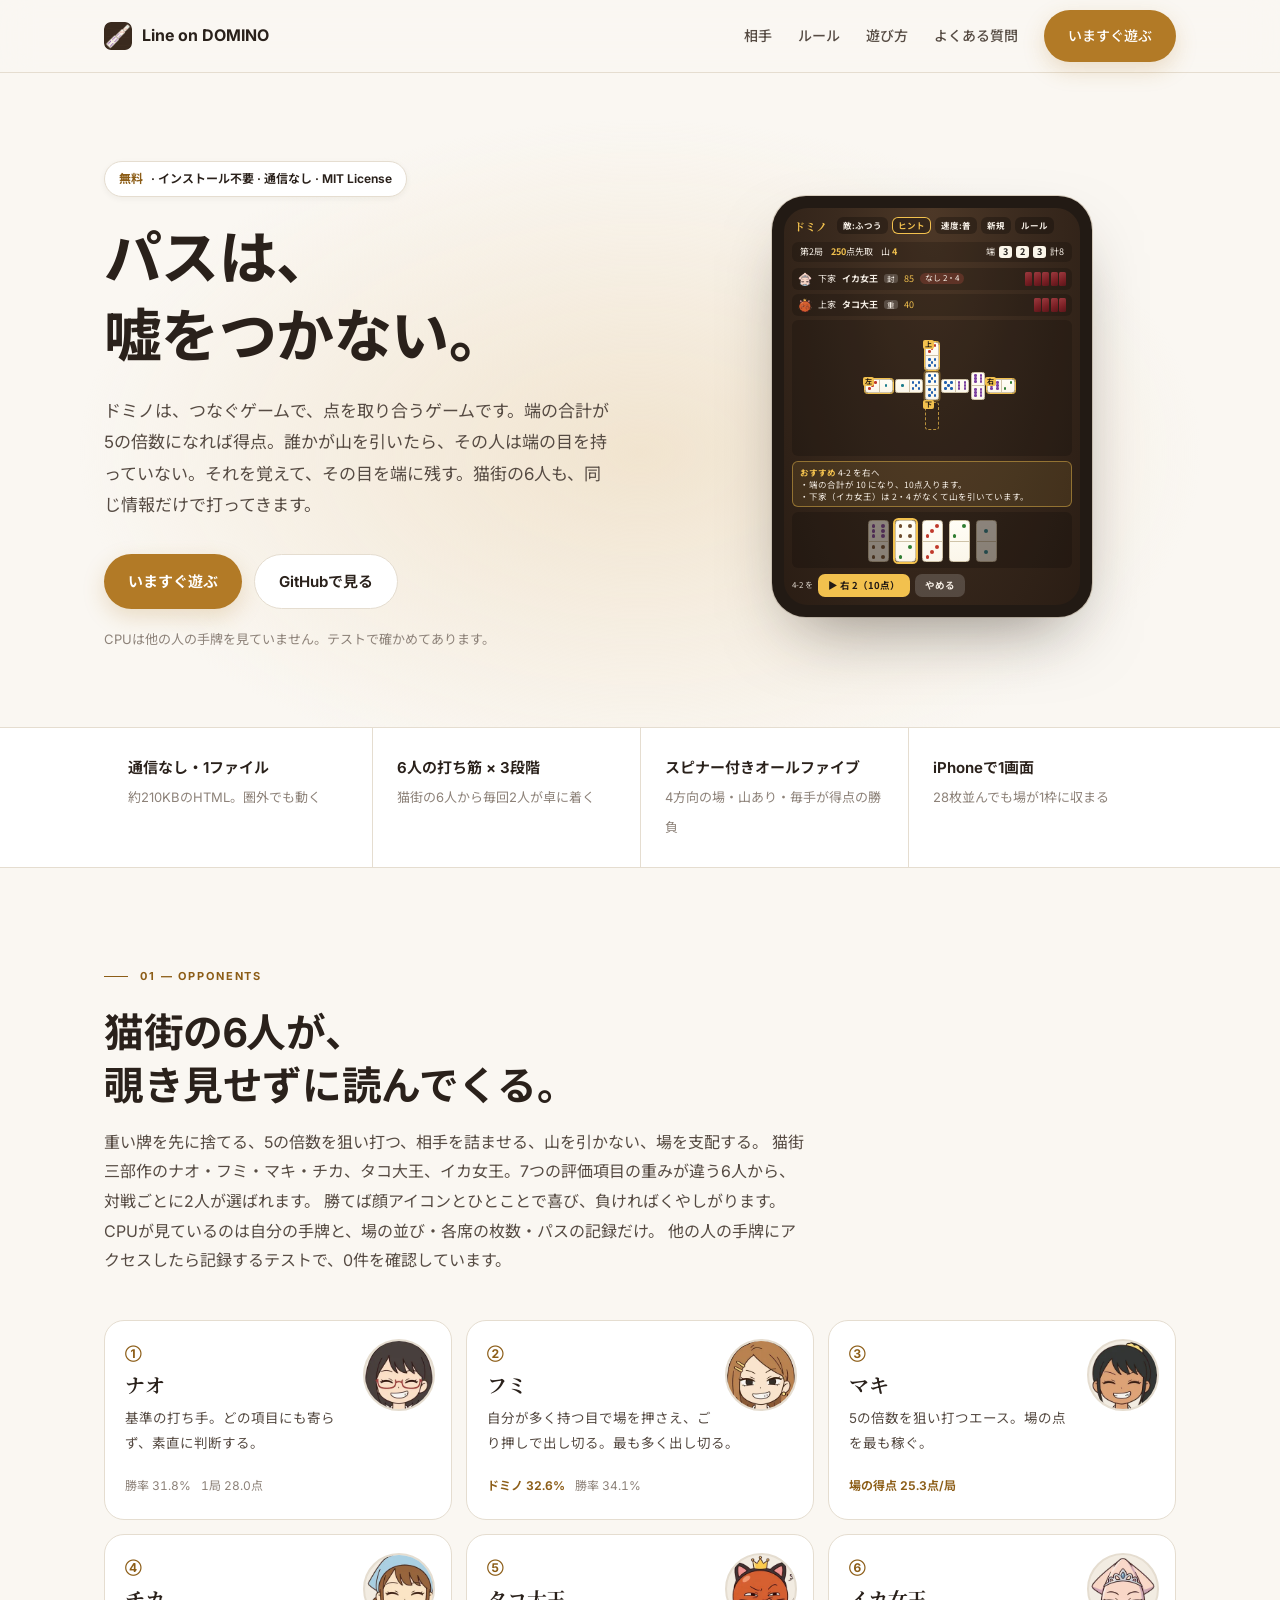
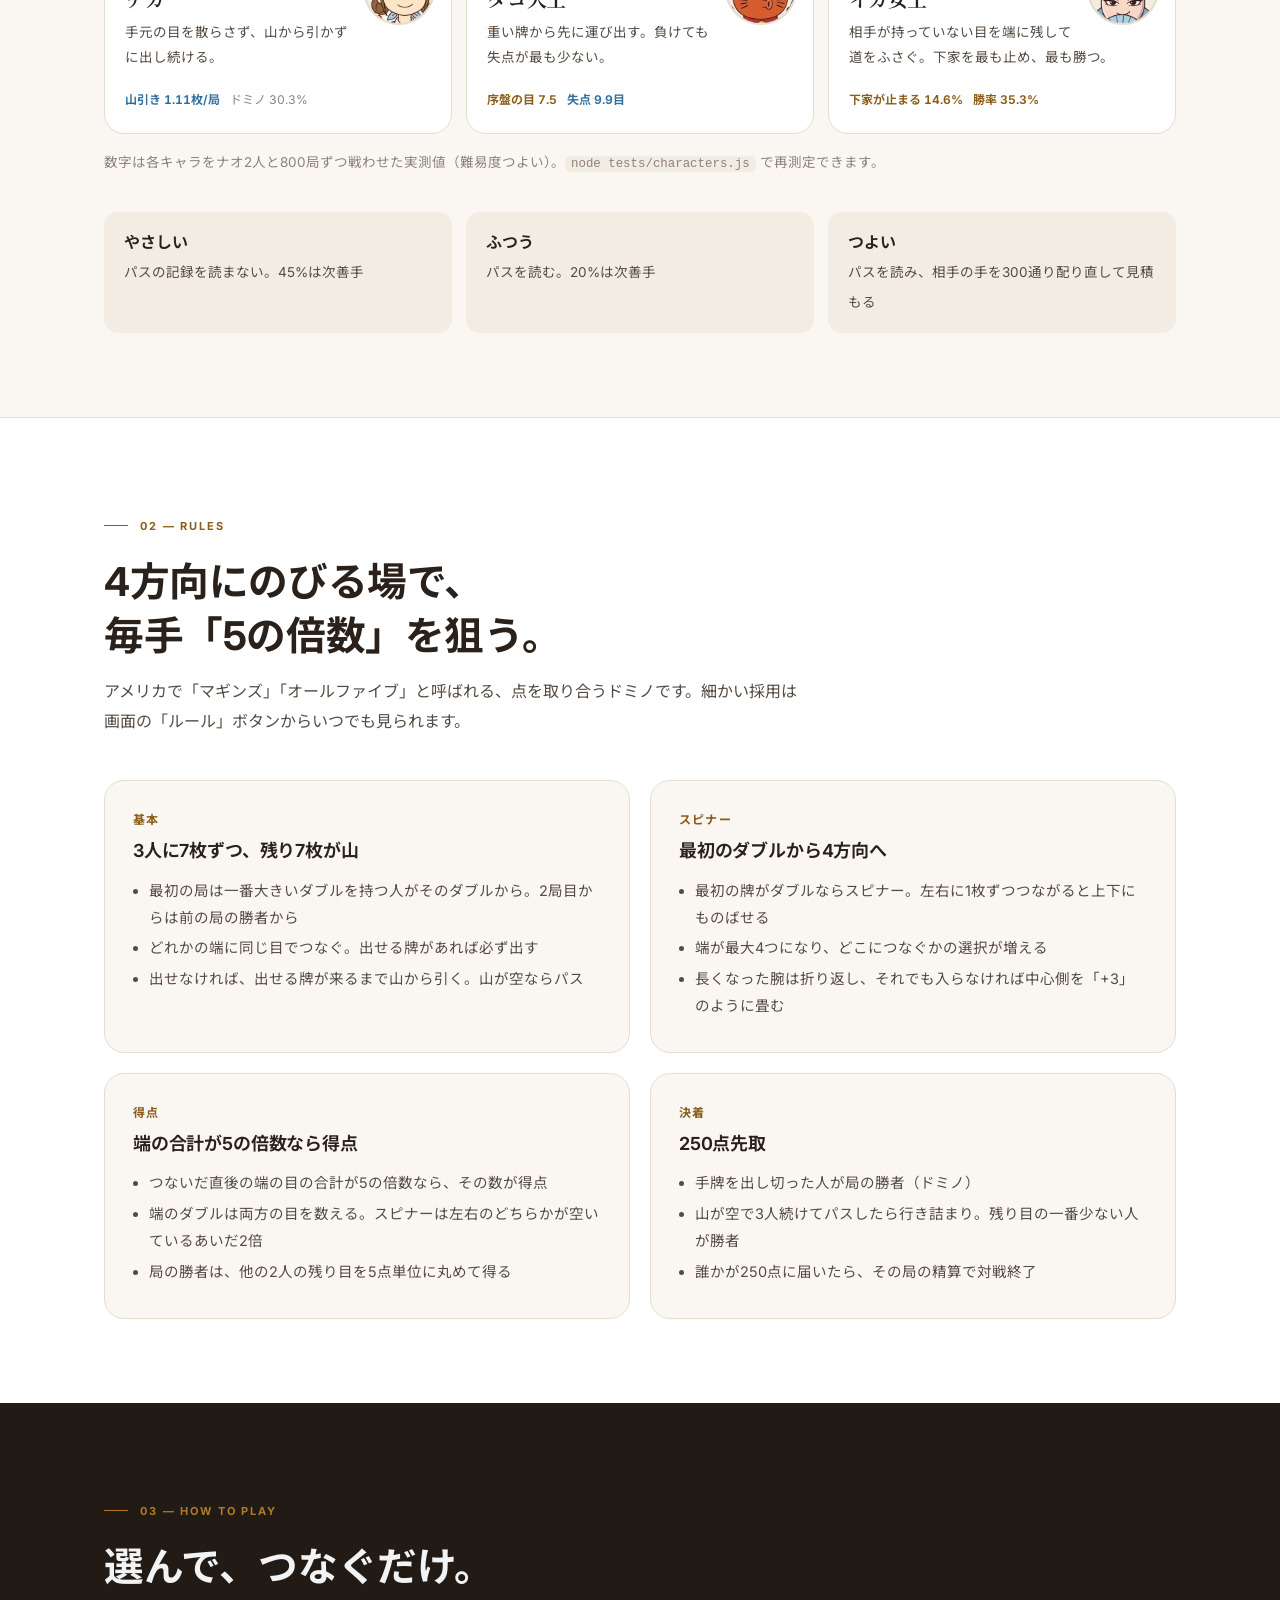
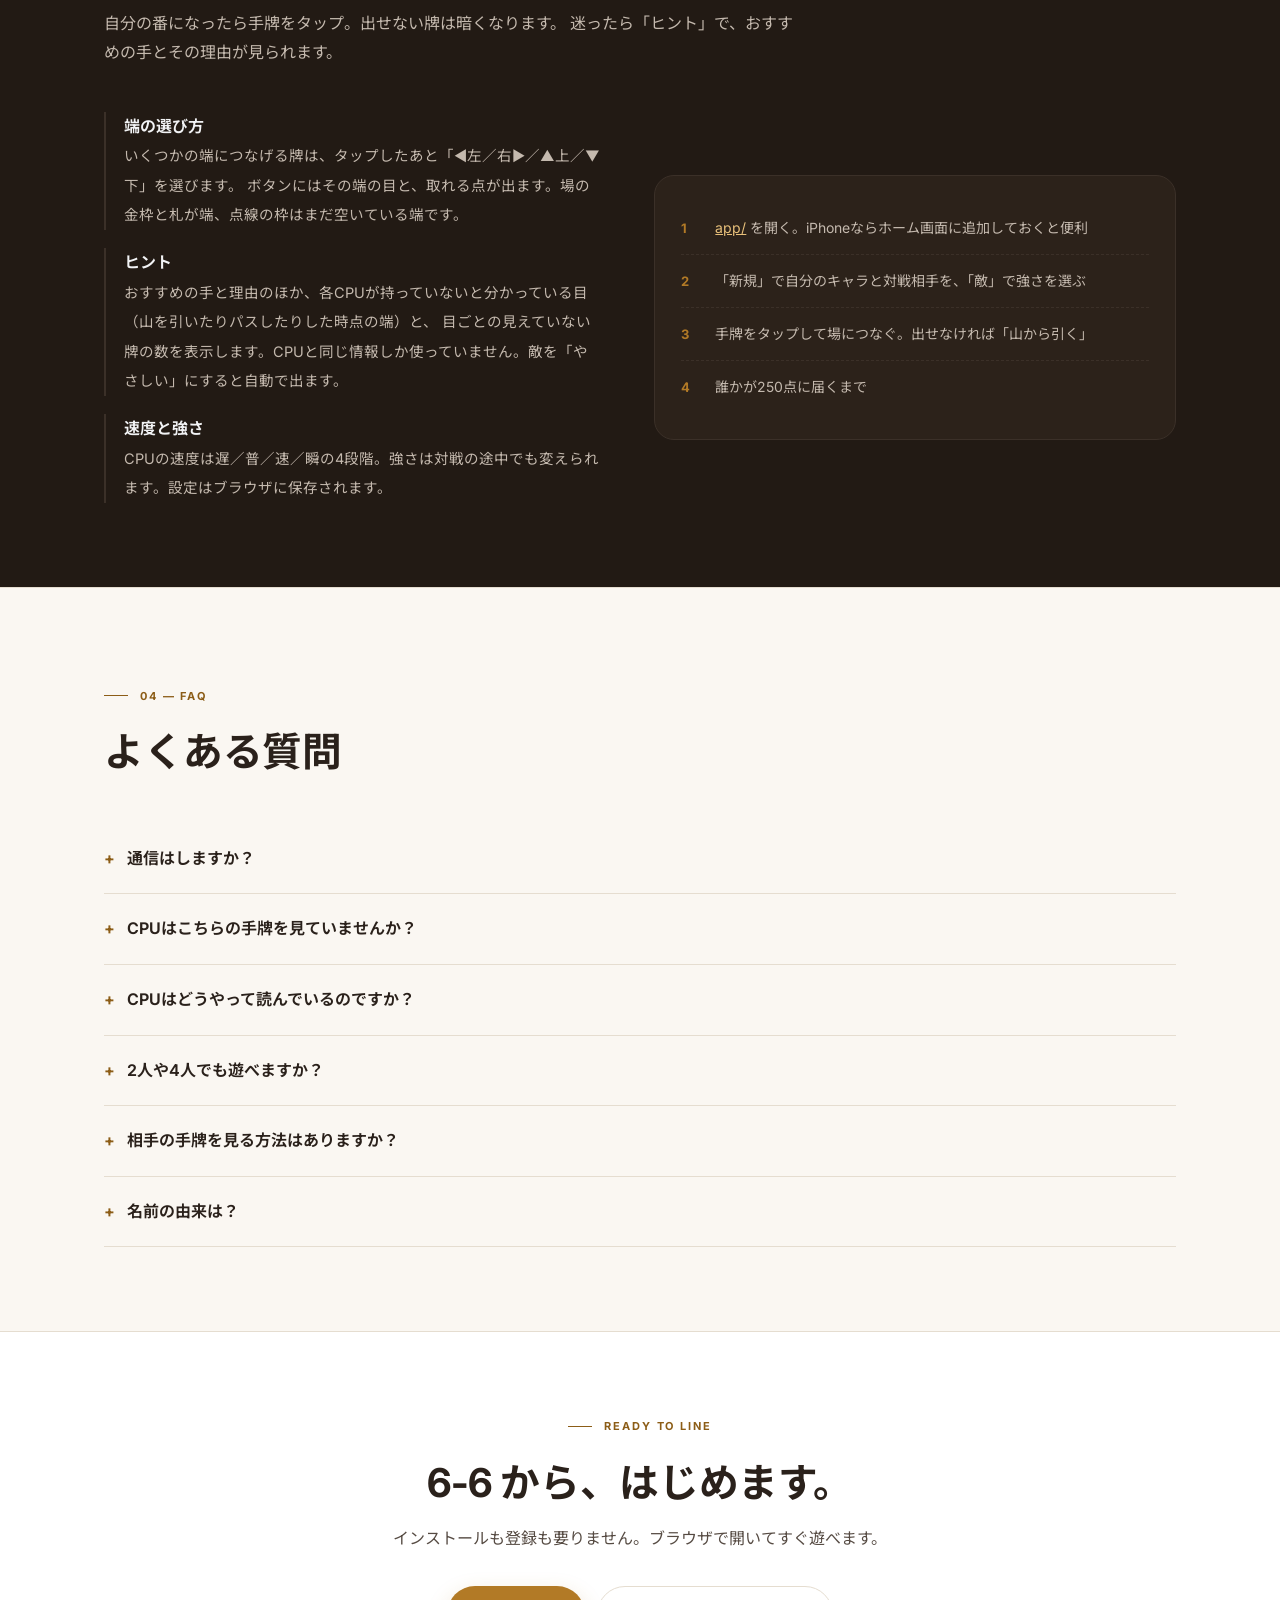
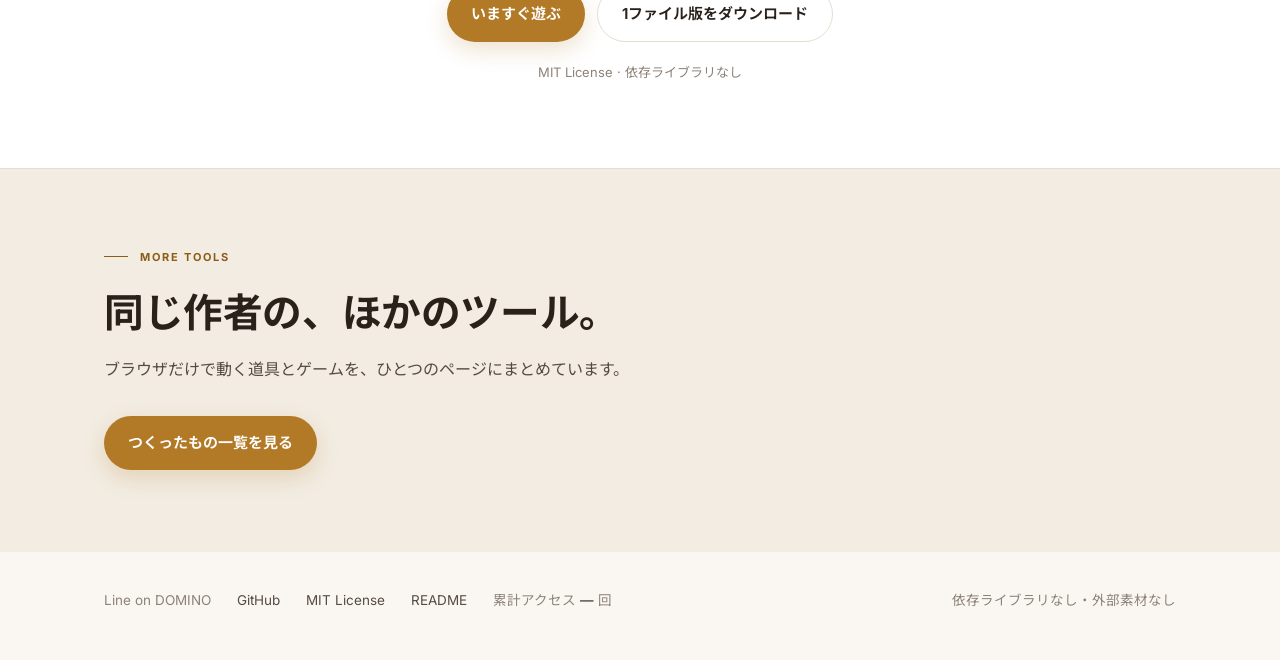
==== commit e6b4b9b5: "3人・山あり・スピナー付きのオールファイブに作り直す 4人・山なし・端2つのドミノは、手番の18%がパス、出せた手番の35%が一択で単調だった。 3人に7枚ずつ・山7枚・最初のダブルから4方向にのびる" ====
--- a/index.html
+++ b/index.html
@@ -3,11 +3,11 @@
 <head>
 <meta charset="utf-8">
 <meta name="viewport" content="width=device-width,initial-scale=1">
-<title>Line on DOMINO｜ブラウザだけで遊べる4人ドミノ</title>
-<meta name="description" content="インストール不要・通信なし・1ファイルで動く4人ドミノ。猫街三部作の6人から選ばれる、打ち筋の違うCPUと3段階の強さ。パスから相手の手を読む、ブロックとオールファイブの2方式。iPhoneの1画面に収まる盤面。">
+<title>Line on DOMINO｜ブラウザだけで遊べる3人ドミノ</title>
+<meta name="description" content="インストール不要・通信なし・1ファイルで動く3人ドミノ（オールファイブ）。猫街三部作の6人から選ばれる、打ち筋の違うCPUと3段階の強さ。パスから相手の手を読む、ブロックとオールファイブの2方式。iPhoneの1画面に収まる盤面。">
 <link rel="canonical" href="https://pikaring.github.io/line-on-domino/">
 <meta property="og:title" content="Line on DOMINO">
-<meta property="og:description" content="パスは、嘘をつかない。登録もダウンロードも要らない4人ドミノ。通信なし・1ファイル・CPUは覗き見しない。">
+<meta property="og:description" content="パスは、嘘をつかない。登録もダウンロードも要らない3人ドミノ。通信なし・1ファイル・CPUは覗き見しない。">
 <meta property="og:type" content="website">
 <meta property="og:url" content="https://pikaring.github.io/line-on-domino/">
 <meta property="og:image" content="https://pikaring.github.io/line-on-domino/assets/og.png">
@@ -15,7 +15,7 @@
 <meta property="og:image:height" content="630">
 <meta name="twitter:card" content="summary_large_image">
 <meta name="twitter:title" content="Line on DOMINO">
-<meta name="twitter:description" content="パスは、嘘をつかない。登録もダウンロードも要らない4人ドミノ。通信なし・1ファイル・CPUは覗き見しない。">
+<meta name="twitter:description" content="パスは、嘘をつかない。登録もダウンロードも要らない3人ドミノ。通信なし・1ファイル・CPUは覗き見しない。">
 <meta name="twitter:image" content="https://pikaring.github.io/line-on-domino/assets/og.png">
 <link rel="icon" href="assets/favicon.ico">
 <link rel="preconnect" href="https://fonts.googleapis.com">
@@ -36,7 +36,7 @@
   "@type": "WebApplication",
   "name": "Line on DOMINO",
   "url": "https://pikaring.github.io/line-on-domino/",
-  "description": "インストール不要・通信なし・1ファイルで動く4人ドミノ。猫街三部作の6人から選ばれる、打ち筋の違うCPUと3段階の強さ。パスから相手の手を読む、ブロックとオールファイブの2方式。iPhoneの1画面に収まる盤面。",
+  "description": "インストール不要・通信なし・1ファイルで動く3人ドミノ（オールファイブ）。猫街三部作の6人から選ばれる、打ち筋の違うCPUと3段階の強さ。パスから相手の手を読む、ブロックとオールファイブの2方式。iPhoneの1画面に収まる盤面。",
   "applicationCategory": "GameApplication",
   "operatingSystem": "すべて（ウェブブラウザ）",
   "inLanguage": "ja",
@@ -79,7 +79,7 @@
       <div>
         <span class="pill"><b>無料</b> · インストール不要 · 通信なし · MIT License</span>
         <h1>パスは、<br>嘘をつかない。</h1>
-        <p class="lead">ドミノは、つなぐゲームで、読むゲームです。誰かがパスしたら、その人は両端の目を持っていない。それを覚えて、その目を端に残す。猫街の6人も、同じ情報だけで打ってきます。</p>
+        <p class="lead">ドミノは、つなぐゲームで、点を取り合うゲームです。端の合計が5の倍数になれば得点。誰かが山を引いたら、その人は端の目を持っていない。それを覚えて、その目を端に残す。猫街の6人も、同じ情報だけで打ってきます。</p>
         <div class="hero-actions">
           <a class="btn btn-main" href="app/">いますぐ遊ぶ</a>
           <a class="btn btn-sub" href="https://github.com/pikaring/line-on-domino">GitHubで見る</a>
@@ -90,28 +90,23 @@
       <!-- 実物の盤面（app/css/style.css）の配色・段構成に合わせたモック -->
       <div class="phone" aria-hidden="true">
         <div class="board">
-          <div class="tb"><span class="tt">ドミノ</span><span>敵:ふつう</span><span class="on">ヒント</span><span>速度:普</span><span>ブロック</span><span>新規</span></div>
-          <div class="ib"><span>第2局</span><span><b>100</b>点先取</span><span class="en">左<i>2</i>右<i>3</i></span></div>
-          <div class="seat"><img class="fc" src="assets/faces/queen.webp" alt=""><span>下家</span><b>イカ女王</b><span class="tg">封</span><span class="pt">19</span><span class="ps">パス</span><span class="vd">なし 2・3</span><span class="bk"><i></i><i></i><i></i><i></i></span></div>
-          <div class="seat"><img class="fc" src="assets/faces/daiou.webp" alt=""><span>対面</span><b>タコ大王</b><span class="tg">重</span><span class="pt">0</span><span class="bk"><i></i><i></i><i></i></span></div>
-          <div class="seat"><img class="fc" src="assets/faces/chika.webp" alt=""><span>上家</span><b>チカ</b><span class="tg">柔</span><span class="pt">27</span><span class="bk"><i></i><i></i><i></i><i></i></span></div>
+          <div class="tb"><span class="tt">ドミノ</span><span>敵:ふつう</span><span class="on">ヒント</span><span>速度:普</span><span>新規</span><span>ルール</span></div>
+          <div class="ib"><span>第2局</span><span><b>250</b>点先取</span><span>山 <b>4</b></span><span class="en">端<i>3</i><i>2</i><i>3</i>計8</span></div>
+          <div class="seat"><img class="fc" src="assets/faces/queen.webp" alt=""><span>下家</span><b>イカ女王</b><span class="tg">封</span><span class="pt">85</span><span class="vd">なし 2・4</span><span class="bk"><i></i><i></i><i></i><i></i><i></i></span></div>
+          <div class="seat"><img class="fc" src="assets/faces/daiou.webp" alt=""><span>上家</span><b>タコ大王</b><span class="tg">重</span><span class="pt">40</span><span class="bk"><i></i><i></i><i></i><i></i></span></div>
           <div class="line">
-<span class="d h end" style="--u:16px;left:8px;top:22px"><i class="n2"><em></em><em></em><b></b><em></em><em></em><em></em><b></b><em></em><em></em></i><i class="n6"><b></b><em></em><b></b><b></b><em></em><b></b><b></b><em></em><b></b></i></span>
-<span class="d v" style="--u:16px;left:43px;top:14px"><i class="n6"><b></b><em></em><b></b><b></b><em></em><b></b><b></b><em></em><b></b></i><i class="n6"><b></b><em></em><b></b><b></b><em></em><b></b><b></b><em></em><b></b></i></span>
-<span class="d h" style="--u:16px;left:62px;top:22px"><i class="n6"><b></b><em></em><b></b><b></b><em></em><b></b><b></b><em></em><b></b></i><i class="n4"><b></b><em></em><b></b><em></em><em></em><em></em><b></b><em></em><b></b></i></span>
-<span class="d v" style="--u:16px;left:97px;top:14px"><i class="n4"><b></b><em></em><b></b><em></em><em></em><em></em><b></b><em></em><b></b></i><i class="n4"><b></b><em></em><b></b><em></em><em></em><em></em><b></b><em></em><b></b></i></span>
-<span class="d h" style="--u:16px;left:116px;top:22px"><i class="n4"><b></b><em></em><b></b><em></em><em></em><em></em><b></b><em></em><b></b></i><i class="n1"><em></em><em></em><em></em><em></em><b></b><em></em><em></em><em></em><em></em></i></span>
-<span class="d h" style="--u:16px;left:151px;top:22px"><i class="n1"><em></em><em></em><em></em><em></em><b></b><em></em><em></em><em></em><em></em></i><i class="n5"><b></b><em></em><b></b><em></em><b></b><em></em><b></b><em></em><b></b></i></span>
-<span class="d v" style="--u:16px;left:186px;top:14px"><i class="n5"><b></b><em></em><b></b><em></em><b></b><em></em><b></b><em></em><b></b></i><i class="n5"><b></b><em></em><b></b><em></em><b></b><em></em><b></b><em></em><b></b></i></span>
-<span class="d h" style="--u:16px;left:205px;top:22px"><i class="n5"><b></b><em></em><b></b><em></em><b></b><em></em><b></b><em></em><b></b></i><i class="n3"><em></em><em></em><b></b><em></em><b></b><em></em><b></b><em></em><em></em></i></span>
-<span class="d h" style="--u:16px;left:240px;top:22px"><i class="n3"><em></em><em></em><b></b><em></em><b></b><em></em><b></b><em></em><em></em></i><i class="n0"><em></em><em></em><em></em><em></em><em></em><em></em><em></em><em></em><em></em></i></span>
-<span class="d v" style="--u:16px;left:256px;top:54px"><i class="n0"><em></em><em></em><em></em><em></em><em></em><em></em><em></em><em></em><em></em></i><i class="n0"><em></em><em></em><em></em><em></em><em></em><em></em><em></em><em></em><em></em></i></span>
-<span class="d h" style="--u:16px;left:221px;top:62px"><i class="n6"><b></b><em></em><b></b><b></b><em></em><b></b><b></b><em></em><b></b></i><i class="n0"><em></em><em></em><em></em><em></em><em></em><em></em><em></em><em></em><em></em></i></span>
-<span class="d h end" style="--u:16px;left:186px;top:62px"><i class="n3"><em></em><em></em><b></b><em></em><b></b><em></em><b></b><em></em><em></em></i><i class="n6"><b></b><em></em><b></b><b></b><em></em><b></b><b></b><em></em><b></b></i></span>
+<span class="d v sp" style="--u:14px;left:133px;top:52px"><i class="n5"><b></b><em></em><b></b><em></em><b></b><em></em><b></b><em></em><b></b></i><i class="n5"><b></b><em></em><b></b><em></em><b></b><em></em><b></b><em></em><b></b></i></span>
+<span class="d h" style="--u:14px;left:103px;top:59px"><i class="n1"><em></em><em></em><em></em><em></em><b></b><em></em><em></em><em></em><em></em></i><i class="n5"><b></b><em></em><b></b><em></em><b></b><em></em><b></b><em></em><b></b></i></span>
+<span data-label="左" class="d h end" style="--u:14px;left:73px;top:59px"><i class="n3"><em></em><em></em><b></b><em></em><b></b><em></em><b></b><em></em><em></em></i><i class="n1"><em></em><em></em><em></em><em></em><b></b><em></em><em></em><em></em><em></em></i></span>
+<span class="d h" style="--u:14px;left:149px;top:59px"><i class="n5"><b></b><em></em><b></b><em></em><b></b><em></em><b></b><em></em><b></b></i><i class="n6"><b></b><em></em><b></b><b></b><em></em><b></b><b></b><em></em><b></b></i></span>
+<span class="d v" style="--u:14px;left:179px;top:52px"><i class="n6"><b></b><em></em><b></b><b></b><em></em><b></b><b></b><em></em><b></b></i><i class="n6"><b></b><em></em><b></b><b></b><em></em><b></b><b></b><em></em><b></b></i></span>
+<span data-label="右" class="d h end" style="--u:14px;left:195px;top:59px"><i class="n6"><b></b><em></em><b></b><b></b><em></em><b></b><b></b><em></em><b></b></i><i class="n2"><em></em><em></em><b></b><em></em><em></em><em></em><b></b><em></em><em></em></i></span>
+<span data-label="上" class="d v end" style="--u:14px;left:133px;top:22px"><i class="n3"><em></em><em></em><b></b><em></em><b></b><em></em><b></b><em></em><em></em></i><i class="n5"><b></b><em></em><b></b><em></em><b></b><em></em><b></b><em></em><b></b></i></span>
+<span class="slot" data-label="下" style="left:133px;top:82px;width:14px;height:28px"></span>
           </div>
-          <div class="coach"><b>おすすめ</b> 5-2 を左端へ<br>・下家（イカ女王）は次に出せない見込み 92%。前に 2・3 でパスしています。</div>
-          <div class="hand"><span class="d v dim"><i class="n6"><b></b><em></em><b></b><b></b><em></em><b></b><b></b><em></em><b></b></i><i class="n5"><b></b><em></em><b></b><em></em><b></b><em></em><b></b><em></em><b></b></i></span><span class="d v rec"><i class="n5"><b></b><em></em><b></b><em></em><b></b><em></em><b></b><em></em><b></b></i><i class="n2"><em></em><em></em><b></b><em></em><em></em><em></em><b></b><em></em><em></em></i></span><span class="d v"><i class="n3"><em></em><em></em><b></b><em></em><b></b><em></em><b></b><em></em><em></em></i><i class="n3"><em></em><em></em><b></b><em></em><b></b><em></em><b></b><em></em><em></em></i></span><span class="d v dim"><i class="n4"><b></b><em></em><b></b><em></em><em></em><em></em><b></b><em></em><b></b></i><i class="n0"><em></em><em></em><em></em><em></em><em></em><em></em><em></em><em></em><em></em></i></span><span class="d v dim"><i class="n1"><em></em><em></em><em></em><em></em><b></b><em></em><em></em><em></em><em></em></i><i class="n1"><em></em><em></em><em></em><em></em><b></b><em></em><em></em><em></em><em></em></i></span></div>
-          <div class="acts"><span class="hint">牌を押して場につなぐ</span></div>
+          <div class="coach"><b>おすすめ</b> 4-2 を右へ<br>・端の合計が 10 になり、10点入ります。<br>・下家（イカ女王）は 2・4 がなくて山を引いています。</div>
+          <div class="hand"><span class="d v dim"><i class="n6"><b></b><em></em><b></b><b></b><em></em><b></b><b></b><em></em><b></b></i><i class="n4"><b></b><em></em><b></b><em></em><em></em><em></em><b></b><em></em><b></b></i></span><span class="d v rec"><i class="n4"><b></b><em></em><b></b><em></em><em></em><em></em><b></b><em></em><b></b></i><i class="n2"><em></em><em></em><b></b><em></em><em></em><em></em><b></b><em></em><em></em></i></span><span class="d v"><i class="n3"><em></em><em></em><b></b><em></em><b></b><em></em><b></b><em></em><em></em></i><i class="n3"><em></em><em></em><b></b><em></em><b></b><em></em><b></b><em></em><em></em></i></span><span class="d v"><i class="n2"><em></em><em></em><b></b><em></em><em></em><em></em><b></b><em></em><em></em></i><i class="n0"><em></em><em></em><em></em><em></em><em></em><em></em><em></em><em></em><em></em></i></span><span class="d v dim"><i class="n1"><em></em><em></em><em></em><em></em><b></b><em></em><em></em><em></em><em></em></i><i class="n1"><em></em><em></em><em></em><em></em><b></b><em></em><em></em><em></em><em></em></i></span></div>
+          <div class="acts"><span class="hint">4-2 を</span><span class="ab">▶ 右 2（10点）</span><span class="ab sub">やめる</span></div>
         </div>
       </div>
     </div>
@@ -120,8 +115,8 @@
   <div class="specs">
     <div class="wrap specs-grid">
       <div class="spec"><b>通信なし・1ファイル</b><span>約210KBのHTML。圏外でも動く</span></div>
-      <div class="spec"><b>6人の打ち筋 × 3段階</b><span>猫街の6人から毎回3人が卓に着く</span></div>
-      <div class="spec"><b>2つの得点方式</b><span>ブロックとオールファイブ</span></div>
+      <div class="spec"><b>6人の打ち筋 × 3段階</b><span>猫街の6人から毎回2人が卓に着く</span></div>
+      <div class="spec"><b>スピナー付きオールファイブ</b><span>4方向の場・山あり・毎手が得点の勝負</span></div>
       <div class="spec"><b>iPhoneで1画面</b><span>28枚並んでも場が1枠に収まる</span></div>
     </div>
   </div>
@@ -131,22 +126,22 @@
       <div class="sec-head">
         <p class="eyebrow">01 — OPPONENTS</p>
         <h2>猫街の6人が、<br>覗き見せずに読んでくる。</h2>
-        <p>重い牌を先に捨てる、5の倍数を狙い打つ、相手を詰ませる、自分がパスしない、場を支配する。
-          猫街三部作のナオ・フミ・マキ・チカ、タコ大王、イカ女王。7つの評価項目の重みが違う6人から、対戦ごとに3人が選ばれます。
+        <p>重い牌を先に捨てる、5の倍数を狙い打つ、相手を詰ませる、山を引かない、場を支配する。
+          猫街三部作のナオ・フミ・マキ・チカ、タコ大王、イカ女王。7つの評価項目の重みが違う6人から、対戦ごとに2人が選ばれます。
           勝てば顔アイコンとひとことで喜び、負ければくやしがります。
           CPUが見ているのは自分の手牌と、場の並び・各席の枚数・パスの記録だけ。
           他の人の手牌にアクセスしたら記録するテストで、0件を確認しています。</p>
       </div>
 
       <div class="chars">
-        <div class="char"><img class="face" src="assets/faces/nao.webp" alt=""><div class="cn">①</div><h3>ナオ</h3><p>基準の打ち手。どの項目にも寄らず、素直に判断する。</p><div class="stat"><span>勝率 23.8%</span><span>パス 17.4%</span></div></div>
-        <div class="char"><img class="face" src="assets/faces/fumi.webp" alt=""><div class="cn">②</div><h3>フミ</h3><p>自分が多く持つ目で場を押さえ、ごり押しで出し切る。最も勝ち、最も稼ぐ。</p><div class="stat"><span class="hot">勝率 26.8%</span><span class="hot">1局 7.6点</span></div></div>
-        <div class="char"><img class="face" src="assets/faces/maki.webp" alt=""><div class="cn">③</div><h3>マキ</h3><p>オールファイブで5の倍数を狙い打つエース。場の点を最も取る。</p><div class="stat"><span class="hot">場の得点 12.9点/局</span></div></div>
-        <div class="char"><img class="face" src="assets/faces/chika.webp" alt=""><div class="cn">④</div><h3>チカ</h3><p>自分がパスしないことを最優先。最もパスせず、最も出し切る。</p><div class="stat"><span class="cool">パス 16.1%</span><span class="hot">ドミノ 22.0%</span></div></div>
-        <div class="char"><img class="face" src="assets/faces/daiou.webp" alt=""><div class="cn">⑤</div><h3>タコ大王</h3><p>重い牌から先に運び出す。負けても失点が最も少ない。</p><div class="stat"><span class="hot">序盤の目 7.2</span><span class="cool">失点 8.4目</span></div></div>
-        <div class="char"><img class="face" src="assets/faces/queen.webp" alt=""><div class="cn">⑥</div><h3>イカ女王</h3><p>相手がパスした目を端に残して道をふさぐ。下家を最もパスさせる。</p><div class="stat"><span class="hot">下家のパス 19.6%</span><span>勝率 23.9%</span></div></div>
-      </div>
-      <p class="note">数字は各キャラをナオ3人と戦わせた実測値（ブロック1000局、マキの場の得点はオールファイブ800局・つよい）。<code>node tests/characters.js</code> で再測定できます。</p>
+        <div class="char"><img class="face" src="assets/faces/nao.webp" alt=""><div class="cn">①</div><h3>ナオ</h3><p>基準の打ち手。どの項目にも寄らず、素直に判断する。</p><div class="stat"><span>勝率 31.8%</span><span>1局 28.0点</span></div></div>
+        <div class="char"><img class="face" src="assets/faces/fumi.webp" alt=""><div class="cn">②</div><h3>フミ</h3><p>自分が多く持つ目で場を押さえ、ごり押しで出し切る。最も多く出し切る。</p><div class="stat"><span class="hot">ドミノ 32.6%</span><span>勝率 34.1%</span></div></div>
+        <div class="char"><img class="face" src="assets/faces/maki.webp" alt=""><div class="cn">③</div><h3>マキ</h3><p>5の倍数を狙い打つエース。場の点を最も稼ぐ。</p><div class="stat"><span class="hot">場の得点 25.3点/局</span></div></div>
+        <div class="char"><img class="face" src="assets/faces/chika.webp" alt=""><div class="cn">④</div><h3>チカ</h3><p>手元の目を散らさず、山から引かずに出し続ける。</p><div class="stat"><span class="cool">山引き 1.11枚/局</span><span>ドミノ 30.3%</span></div></div>
+        <div class="char"><img class="face" src="assets/faces/daiou.webp" alt=""><div class="cn">⑤</div><h3>タコ大王</h3><p>重い牌から先に運び出す。負けても失点が最も少ない。</p><div class="stat"><span class="hot">序盤の目 7.5</span><span class="cool">失点 9.9目</span></div></div>
+        <div class="char"><img class="face" src="assets/faces/queen.webp" alt=""><div class="cn">⑥</div><h3>イカ女王</h3><p>相手が持っていない目を端に残して道をふさぐ。下家を最も止め、最も勝つ。</p><div class="stat"><span class="hot">下家が止まる 14.6%</span><span class="hot">勝率 35.3%</span></div></div>
+      </div>
+      <p class="note">数字は各キャラをナオ2人と800局ずつ戦わせた実測値（難易度つよい）。<code>node tests/characters.js</code> で再測定できます。</p>
 
       <div class="levels">
         <div class="lv"><b>やさしい</b><span>パスの記録を読まない。45%は次善手</span></div>
@@ -160,44 +155,45 @@
     <div class="wrap">
       <div class="sec-head">
         <p class="eyebrow">02 — RULES</p>
-        <h2>いちばん素朴なドミノに、<br>得点の遊びをひとつ。</h2>
-        <p>ダブルシックス28枚を4人で分ける、山のないドミノです。細かい採用は画面の「ルール」ボタンからいつでも見られます。</p>
+        <h2>4方向にのびる場で、<br>毎手「5の倍数」を狙う。</h2>
+        <p>アメリカで「マギンズ」「オールファイブ」と呼ばれる、点を取り合うドミノです。細かい採用は画面の「ルール」ボタンからいつでも見られます。</p>
       </div>
 
       <div class="cards">
         <div class="card">
           <p class="num">基本</p>
-          <h3>28枚を4人に7枚ずつ</h3>
+          <h3>3人に7枚ずつ、残り7枚が山</h3>
           <ul>
-            <li>最初の局は6-6を持つ人が6-6から。2局目からは前の局の勝者から</li>
-            <li>場の左端か右端に、同じ目でつなぐ。出せる牌があれば必ず出す</li>
-            <li>出せなければパス。その目を持っていないことが全員に伝わる</li>
+            <li>最初の局は一番大きいダブルを持つ人がそのダブルから。2局目からは前の局の勝者から</li>
+            <li>どれかの端に同じ目でつなぐ。出せる牌があれば必ず出す</li>
+            <li>出せなければ、出せる牌が来るまで山から引く。山が空ならパス</li>
+          </ul>
+        </div>
+        <div class="card">
+          <p class="num">スピナー</p>
+          <h3>最初のダブルから4方向へ</h3>
+          <ul>
+            <li>最初の牌がダブルならスピナー。左右に1枚ずつつながると上下にものばせる</li>
+            <li>端が最大4つになり、どこにつなぐかの選択が増える</li>
+            <li>長くなった腕は折り返し、それでも入らなければ中心側を「+3」のように畳む</li>
+          </ul>
+        </div>
+        <div class="card">
+          <p class="num">得点</p>
+          <h3>端の合計が5の倍数なら得点</h3>
+          <ul>
+            <li>つないだ直後の端の目の合計が5の倍数なら、その数が得点</li>
+            <li>端のダブルは両方の目を数える。スピナーは左右のどちらかが空いているあいだ2倍</li>
+            <li>局の勝者は、他の2人の残り目を5点単位に丸めて得る</li>
           </ul>
         </div>
         <div class="card">
           <p class="num">決着</p>
-          <h3>ドミノか、ブロックか</h3>
+          <h3>250点先取</h3>
           <ul>
-            <li>手牌を出し切った人が勝者（ドミノ）</li>
-            <li>4人続けてパスしたら行き詰まり（ブロック）。残り目の一番少ない人が勝者</li>
-            <li>最少が同点なら、その局は誰も得点しない</li>
-          </ul>
-        </div>
-        <div class="card">
-          <p class="num">得点 1</p>
-          <h3>ブロック（100点先取）</h3>
-          <ul>
-            <li>勝者が、他の3人の残り目の合計を得点する</li>
-            <li>重い牌を抱えて負けるほど、相手の点が増える</li>
-          </ul>
-        </div>
-        <div class="card">
-          <p class="num">得点 2</p>
-          <h3>オールファイブ（200点先取）</h3>
-          <ul>
-            <li>つないだ直後の両端の合計が5の倍数なら、その数が得点</li>
-            <li>端のダブルは両方の目を数える（5-5が端なら10）</li>
-            <li>局の精算は5点単位に丸める</li>
+            <li>手牌を出し切った人が局の勝者（ドミノ）</li>
+            <li>山が空で3人続けてパスしたら行き詰まり。残り目の一番少ない人が勝者</li>
+            <li>誰かが250点に届いたら、その局の精算で対戦終了</li>
           </ul>
         </div>
       </div>
@@ -216,14 +212,14 @@
       <div class="night-grid">
         <div class="night-list">
           <div class="night-item">
-            <b>左右の選び方</b>
-            <span>両端のどちらにもつなげる牌は、タップしたあと「左端へ／右端へ」を選びます。
-              場の金枠と「左」「右」の札が両端です。</span>
+            <b>端の選び方</b>
+            <span>いくつかの端につなげる牌は、タップしたあと「◀左／右▶／▲上／▼下」を選びます。
+              ボタンにはその端の目と、取れる点が出ます。場の金枠と札が端、点線の枠はまだ空いている端です。</span>
           </div>
           <div class="night-item">
             <b>ヒント</b>
-            <span>おすすめの手と理由のほか、各CPUが持っていないと分かっている目（パスした時点の両端）と、
-              目ごとの見えていない牌の数を表示します。CPUと同じ情報しか使っていません。</span>
+            <span>おすすめの手と理由のほか、各CPUが持っていないと分かっている目（山を引いたりパスしたりした時点の端）と、
+              目ごとの見えていない牌の数を表示します。CPUと同じ情報しか使っていません。敵を「やさしい」にすると自動で出ます。</span>
           </div>
           <div class="night-item">
             <b>速度と強さ</b>
@@ -233,9 +229,9 @@
 
         <div class="steps-box">
           <div class="flow-step"><em>1</em><span><a href="app/">app/</a> を開く。iPhoneならホーム画面に追加しておくと便利</span></div>
-          <div class="flow-step"><em>2</em><span>「新規」で自分のキャラと対戦相手を選ぶ。「ブロック／オール5」で得点方式、「敵」で強さ</span></div>
-          <div class="flow-step"><em>3</em><span>手牌をタップして場につなぐ。出せなければ「パス」</span></div>
-          <div class="flow-step"><em>4</em><span>誰かが目標点（100点／200点）に届くまで</span></div>
+          <div class="flow-step"><em>2</em><span>「新規」で自分のキャラと対戦相手を、「敵」で強さを選ぶ</span></div>
+          <div class="flow-step"><em>3</em><span>手牌をタップして場につなぐ。出せなければ「山から引く」</span></div>
+          <div class="flow-step"><em>4</em><span>誰かが250点に届くまで</span></div>
         </div>
       </div>
     </div>
@@ -255,19 +251,19 @@
       </details>
       <details>
         <summary>CPUはこちらの手牌を見ていませんか？</summary>
-        <p>見ていません。CPUが参照するのは自分の手牌と、場の並び・各席の手牌の枚数・パスの記録だけです。
+        <p>見ていません。CPUが参照するのは自分の手牌と、場・各席の手牌の枚数・山の枚数・パスと山引きの記録だけです。
           <code>node tests/audit.js</code> は、CPUの思考中とヒントの計算中に他の人の手牌へアクセスすると
-          記録する状態で対戦を回し、それが0件であることを確認します。</p>
+          記録する状態で対戦を回し、山の中身も含めてそれが0件であることを確認します。</p>
       </details>
       <details>
         <summary>CPUはどうやって読んでいるのですか？</summary>
-        <p>見えていない牌を、各席の枚数どおりに何百通りも配り直して、「この手を打ったら次の人が出せなくなる確率」や
-          「自分がまた出せる確率」を数えています。配り直すときに、パスで分かった「持っていない目」を条件に入れるかどうかが、
+        <p>見えていない牌を、各席と山の枚数どおりに何百通りも配り直して、「この手を打ったら次の人が出せなくなる確率」や
+          「自分がまた出せる確率」「次の人に取られそうな点」を数えています。配り直すときに、パスや山引きで分かった「持っていない目」を条件に入れるかどうかが、
           強さの差のひとつです。</p>
       </details>
       <details>
-        <summary>2人や3人でも遊べますか？</summary>
-        <p>いまは4人（自分とCPU3人）だけです。山がなく28枚をちょうど配り切るので、パスの情報がいちばん生きる形にしています。</p>
+        <summary>2人や4人でも遊べますか？</summary>
+        <p>いまは3人（自分とCPU2人）だけです。山が7枚残り、端が最大4つになるこの形が、1手ごとの選択肢がいちばん多くなります。最初に作った4人・山なしの版は、手番の半分近くがパスか一択だったので、この形に作り直しました。</p>
       </details>
       <details>
         <summary>相手の手牌を見る方法はありますか？</summary>
--- a/assets/site.css
+++ b/assets/site.css
@@ -127,7 +127,7 @@
 .seat .vd { background: #e2564a38; border-radius: 99px; padding: 0 5px; font-size: 8px; }
 .seat .bk { margin-left: auto; display: flex; gap: 1.5px; }
 .seat .bk i { width: 7px; height: 14px; border-radius: 1.5px; background: linear-gradient(150deg, #9c3a3f, #7a1f24 60%, #5a161a); }
-.line { position: relative; height: 104px; background: #0000002e; border-radius: 6px; margin-bottom: 5px; }
+.line { position: relative; height: 136px; background: #0000002e; border-radius: 6px; margin-bottom: 5px; }
 .coach { background: #f2c14e1a; border: 1px solid #f2c14e73; border-radius: 6px; padding: 4px 7px; font-size: 8.5px; line-height: 1.45; margin-bottom: 5px; }
 .coach b { color: #f2c14e; }
 .hand { display: flex; justify-content: center; gap: 6px; background: #00000030; border-radius: 6px; padding: 8px 0 6px; }
@@ -152,6 +152,9 @@
 .d .n1 { color: #1c7c8c; } .d .n2 { color: #2f7d32; } .d .n3 { color: #c0392b; }
 .d .n4 { color: #6d4c2f; } .d .n5 { color: #1f5fae; } .d .n6 { color: #7b3fa0; }
 .d.end { outline: 1.5px solid #f2c14e; }
+.d[data-label]::after, .line .slot::after { content: attr(data-label); position: absolute; top: -3px; left: -3px; font-size: 7px; line-height: 1; padding: 1px 2px; border-radius: 2px; background: #f2c14e; color: #221a14; font-weight: 700; font-style: normal; }
+.line .slot { position: absolute; border: 1px dashed #f2c14eb3; border-radius: 3px; }
+.d.sp { box-shadow: 0 0 0 1.5px #f2c14e59; }
 .d.rec { box-shadow: 0 0 0 2px #f2c14e; }
 .d.dim { opacity: .45; }
 .hand .d { --u: 21px; }
